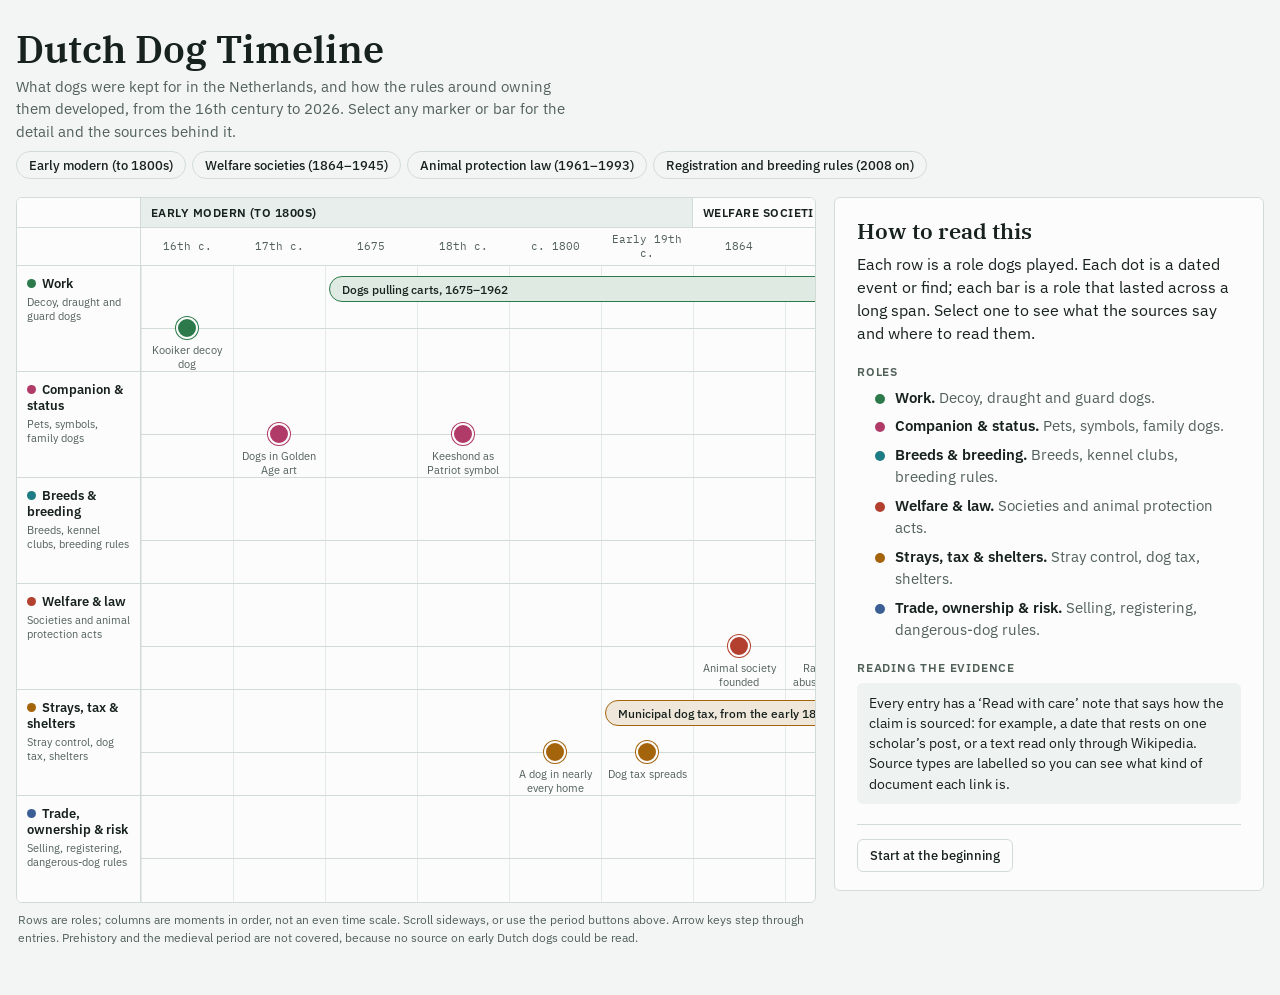
==== dutch-dog-timeline.html @ 2518462a "Add landing page, rename Dutch timeline to dutch-dog-timeline.html Co-Authored-By: Claude Sonnet 5.5" ====
<!doctype html><html><head><meta charset=utf8><meta name=viewport content="width=device-width,initial-scale=1,viewport-fit=cover"><style>:root{color-scheme:light;box-sizing:border-box;padding-top:env(safe-area-inset-top,0px);padding-bottom:env(safe-area-inset-bottom,0px)}html{scroll-padding-top:env(safe-area-inset-top,0px)}body{margin:0;padding:0;font:14px -apple-system,BlinkMacSystemFont,sans-serif;background:#fff;color:#000}img{max-width:100%}[hidden]:not([hidden=until-found i]){display:none!important}</style></head><body>
<title>Dutch Dog Timeline</title>
<meta name="claude:viewport-fit-sides" content="cover">
<link rel="stylesheet" href="https://fonts.googleapis.com/css2?family=IBM+Plex+Mono:wght@400;500&family=IBM+Plex+Sans:wght@400;500;600&family=IBM+Plex+Serif:wght@500;600&display=swap">
<style>
/* Layout: swimlane timeline (rows = roles, columns = ordered moments) with a sticky reading panel beside it. */
:root {
  --bg: #f2f5f4;
  --panel: #fbfcfb;
  --ink: #17211d;
  --ink2: #52605a;
  --line: #d3dbd8;
  --grid: #e4eae7;
  --band: #e8eeeb;
  --note-bg: #eef2f0;
  --c-origins: #3b5f94;
  --c-food: #a4640c;
  --c-ritual: #7b4a9c;
  --c-hunt: #2c7a4b;
  --c-bond: #b03a68;
  --c-breed: #1d7c84;
  --c-law: #b3402e;
  --f-display: "IBM Plex Serif", Georgia, "Times New Roman", serif;
  --f-body: "IBM Plex Sans", system-ui, -apple-system, "Segoe UI", sans-serif;
  --f-mono: "IBM Plex Mono", ui-monospace, "SFMono-Regular", Menlo, monospace;
  --sw: 92px;
  --lw: 124px;
}
@media (prefers-color-scheme: dark) {
  :root:not([data-theme="light"]) {
    --bg: #101614;
    --panel: #172019;
    --ink: #e8efec;
    --ink2: #a0aea8;
    --line: #2b3832;
    --grid: #202c26;
    --band: #1d2822;
    --note-bg: #1d2822;
    --c-origins: #8fb2e6;
    --c-food: #e3ab52;
    --c-ritual: #c79de6;
    --c-hunt: #7fcb9d;
    --c-bond: #ec92b4;
    --c-breed: #70c8cf;
    --c-law: #f29585;
    color-scheme: dark;
  }
}
:root[data-theme="dark"] {
  --bg: #101614;
  --panel: #172019;
  --ink: #e8efec;
  --ink2: #a0aea8;
  --line: #2b3832;
  --grid: #202c26;
  --band: #1d2822;
  --note-bg: #1d2822;
  --c-origins: #8fb2e6;
  --c-food: #e3ab52;
  --c-ritual: #c79de6;
  --c-hunt: #7fcb9d;
  --c-bond: #ec92b4;
  --c-breed: #70c8cf;
  --c-law: #f29585;
  color-scheme: dark;
}
* { box-sizing: border-box; }
body { background: var(--bg); color: var(--ink); font-family: var(--f-body); font-size: 15px; line-height: 1.5; }
.page { max-width: 1480px; margin: 0 auto; padding-block: 28px 48px; padding-left: max(16px, env(safe-area-inset-left, 0px)); padding-right: max(16px, env(safe-area-inset-right, 0px)); }
header.top { display: flex; flex-wrap: wrap; gap: 8px 32px; align-items: end; justify-content: space-between; margin-bottom: 18px; }
h1 { font-family: var(--f-display); font-weight: 600; font-size: clamp(26px, 4vw, 38px); line-height: 1.1; margin: 0; text-wrap: balance; }
.sub { color: var(--ink2); margin: 6px 0 0; max-width: 62ch; }
.jump { display: flex; flex-wrap: wrap; gap: 6px; }
.jump button { font: 500 12.5px var(--f-body); color: var(--ink); background: transparent; border: 1px solid var(--line); border-radius: 999px; padding: 5px 12px; cursor: pointer; }
.jump button:hover { border-color: var(--ink2); }
.layout { display: grid; grid-template-columns: minmax(0, 1fr); gap: 18px; align-items: start; }
@media (min-width: 1100px) {
  .layout { grid-template-columns: minmax(0, 1fr) 430px; }
  .panel { position: sticky; top: 12px; max-height: calc(100vh - 24px); overflow: auto; }
}
.tl { overflow-x: auto; border: 1px solid var(--line); border-radius: 6px; background: var(--panel); }
.canvas { position: relative; width: calc(var(--lw) + var(--n) * var(--sw)); }
.row { display: flex; }
.lbl { position: sticky; left: 0; z-index: 4; flex: none; width: var(--lw); background: var(--panel); border-right: 1px solid var(--line); padding: 10px 10px; }
.lbl b { display: block; font-size: 12.5px; font-weight: 600; line-height: 1.25; }
.lbl span { display: block; font-size: 11px; color: var(--ink2); line-height: 1.3; margin-top: 3px; }
.lane .lbl b::before { content: ""; display: inline-block; width: 9px; height: 9px; border-radius: 50%; background: var(--lc); margin-right: 6px; }
.track { position: relative; flex: none; width: calc(var(--n) * var(--sw)); background-image: linear-gradient(to right, var(--grid) 1px, transparent 1px); background-size: var(--sw) 100%; }
.eras .track, .slots .track { background-image: none; }
.eras { height: 30px; border-bottom: 1px solid var(--line); }
.eras .lbl, .slots .lbl { padding-block: 6px; }
.era { position: absolute; top: 0; bottom: 0; left: calc(var(--a) * var(--sw)); width: calc((var(--b) - var(--a) + 1) * var(--sw)); border-right: 1px solid var(--line); background: var(--band); font: 600 11.5px var(--f-body); letter-spacing: 0.04em; text-transform: uppercase; padding: 7px 10px; white-space: nowrap; overflow: hidden; text-overflow: ellipsis; }
.era:nth-child(even) { background: transparent; }
.slots { height: 38px; border-bottom: 1px solid var(--line); }
.slot { position: absolute; top: 0; bottom: 0; left: calc(var(--s) * var(--sw)); width: var(--sw); display: flex; align-items: center; justify-content: center; text-align: center; padding: 0 4px; font: 400 11px/1.25 var(--f-mono); color: var(--ink2); }
.lane { height: 106px; border-bottom: 1px solid var(--line); --lc: var(--ink2); }
.lane:last-child { border-bottom: 0; }
.lane .track::before { content: ""; position: absolute; left: 0; right: 0; top: 62px; height: 1px; background: var(--line); }
.lane .lbl { background: var(--panel); }
.range, .node { position: absolute; margin: 0; cursor: pointer; font-family: var(--f-body); }
.range { top: 10px; height: 26px; left: calc(var(--a) * var(--sw) + 4px); width: calc((var(--b) - var(--a) + 1) * var(--sw) - 8px); border: 1.5px solid var(--lc); border-radius: 13px; background: color-mix(in srgb, var(--lc) 14%, var(--panel)); color: var(--ink); font-size: 11.5px; font-weight: 500; text-align: left; padding: 0 12px; white-space: nowrap; overflow: hidden; text-overflow: ellipsis; z-index: 1; }
.range:hover { background: color-mix(in srgb, var(--lc) 26%, var(--panel)); }
.node { top: 51px; left: calc(var(--s) * var(--sw) + var(--sw) / 2 - 11px); width: 22px; height: 22px; border-radius: 50%; border: 2px solid var(--panel); background: var(--lc); padding: 0; z-index: 2; box-shadow: 0 0 0 1px var(--lc); }
.node:hover { transform: scale(1.18); }
.nlabel { position: absolute; top: 78px; left: calc(var(--s) * var(--sw) + 3px); width: calc(var(--sw) - 6px); text-align: center; font-size: 11px; line-height: 1.22; color: var(--ink2); pointer-events: none; }
.node[aria-pressed="true"] { box-shadow: 0 0 0 1px var(--lc), 0 0 0 4px var(--panel), 0 0 0 6px var(--ink); }
.range[aria-pressed="true"] { box-shadow: 0 0 0 2px var(--panel), 0 0 0 4px var(--ink); }
.nlabel.on { color: var(--ink); font-weight: 600; }
button:focus-visible { outline: 2px solid var(--ink); outline-offset: 3px; }
.hint { font-size: 12px; color: var(--ink2); margin: 8px 2px 0; }
.panel { background: var(--panel); border: 1px solid var(--line); border-radius: 6px; padding: 20px 22px 18px; }
.panel h2 { font-family: var(--f-display); font-weight: 600; font-size: 22px; line-height: 1.2; margin: 10px 0 8px; text-wrap: balance; }
.panel h3 { font: 600 11.5px var(--f-body); letter-spacing: 0.07em; text-transform: uppercase; color: var(--ink2); margin: 18px 0 8px; }
.meta { display: flex; flex-wrap: wrap; gap: 6px 10px; align-items: center; font-size: 12px; }
.date { font: 500 12.5px var(--f-mono); }
.chip { display: inline-flex; align-items: center; gap: 6px; border: 1px solid var(--lc); border-radius: 999px; padding: 2px 10px; font-size: 12px; font-weight: 500; }
.chip::before { content: ""; width: 8px; height: 8px; border-radius: 50%; background: var(--lc); }
.era-tag { color: var(--ink2); }
.lead { margin: 0; font-size: 15.5px; }
.panel ul { margin: 0; padding-left: 18px; display: flex; flex-direction: column; gap: 6px; }
.care { background: var(--note-bg); border-radius: 6px; padding: 10px 12px; font-size: 13.5px; margin: 0; }
.team { border: 1px dashed var(--line); border-radius: 6px; padding: 10px 12px; font-size: 13.5px; margin: 0; }
.team a { font-weight: 500; }
.srcs { list-style: none; padding: 0; gap: 12px; }
.srcs li { display: block; }
.srcs a { color: var(--ink); font-weight: 500; text-decoration-thickness: 1px; text-underline-offset: 3px; overflow-wrap: anywhere; }
.srcs a:hover { text-decoration-thickness: 2px; }
.stype { display: inline-block; margin-left: 6px; font: 500 10.5px var(--f-body); letter-spacing: 0.05em; text-transform: uppercase; color: var(--ink2); border: 1px solid var(--line); border-radius: 4px; padding: 0 5px; vertical-align: 1px; white-space: nowrap; }
.why { display: block; color: var(--ink2); font-size: 13px; margin-top: 2px; }
.nav { display: flex; gap: 8px; align-items: center; margin-top: 20px; padding-top: 14px; border-top: 1px solid var(--line); }
.nav button, .start { font: 500 13px var(--f-body); color: var(--ink); background: transparent; border: 1px solid var(--line); border-radius: 6px; padding: 7px 12px; cursor: pointer; }
.nav button:hover, .start:hover { border-color: var(--ink2); }
.nav button:disabled { opacity: 0.4; cursor: default; }
.nav .pos { margin-left: auto; font: 400 12px var(--f-mono); color: var(--ink2); }
.legend { list-style: none; padding: 0; gap: 8px; }
.legend li { display: flex; gap: 10px; align-items: baseline; }
.legend i { flex: none; width: 10px; height: 10px; border-radius: 50%; background: var(--lc); position: relative; top: 1px; }
.legend b { font-weight: 600; }
.legend span { color: var(--ink2); }
.origins { --lc: var(--c-origins); } .food { --lc: var(--c-food); } .ritual { --lc: var(--c-ritual); }
.hunt { --lc: var(--c-hunt); } .bond { --lc: var(--c-bond); } .breed { --lc: var(--c-breed); } .law { --lc: var(--c-law); }
@media (max-width: 640px) {
  :root { --lw: 92px; --sw: 84px; }
  .lbl span { display: none; }
  .panel { padding: 16px 16px 14px; }
}
@media (prefers-reduced-motion: reduce) { .node:hover { transform: none; } }
</style>

<div class="page">
  <header class="top">
    <div>
      <h1>Dutch Dog Timeline</h1>
      <p class="sub">What dogs were kept for in the Netherlands, and how the rules around owning them developed, from the 16th century to 2026. Select any marker or bar for the detail and the sources behind it.</p>
    </div>
    <div class="jump" id="jump" role="group" aria-label="Jump to period"></div>
  </header>
  <div class="layout">
    <div>
      <div class="tl" id="tl" role="region" aria-label="Timeline of dogs in the Netherlands, scrolls sideways" tabindex="0"><div class="canvas" id="canvas"></div></div>
      <p class="hint">Rows are roles; columns are moments in order, not an even time scale. Scroll sideways, or use the period buttons above. Arrow keys step through entries. Prehistory and the medieval period are not covered, because no source on early Dutch dogs could be read.</p>
    </div>
    <aside class="panel" id="panel" aria-live="polite"></aside>
  </div>
</div>

<script>
(function () {
  var LANES = [
    { k: "hunt", n: "Work", d: "Decoy, draught and guard dogs" },
    { k: "bond", n: "Companion & status", d: "Pets, symbols, family dogs" },
    { k: "breed", n: "Breeds & breeding", d: "Breeds, kennel clubs, breeding rules" },
    { k: "law", n: "Welfare & law", d: "Societies and animal protection acts" },
    { k: "food", n: "Strays, tax & shelters", d: "Stray control, dog tax, shelters" },
    { k: "origins", n: "Trade, ownership & risk", d: "Selling, registering, dangerous-dog rules" }
  ];
  var SLOTS = ["16th c.", "17th c.", "1675", "18th c.", "c. 1800", "Early 19th c.", "1864", "1875", "1877", "1886", "1910", "1912", "1920s", "WWII", "1961", "1962", "1971", "1988", "1992", "1993", "2008", "2013", "2014", "2015", "2016", "Dec 2016", "2018", "2019", "2020", "2021", "Oct 2023", "Jan 2025", "May 2026"];
  var ERAS = [
    ["Early modern (to 1800s)", 0, 5],
    ["Welfare societies (1864–1945)", 6, 13],
    ["Animal protection law (1961–1993)", 14, 19],
    ["Registration and breeding rules (2008 on)", 20, 32]
  ];
  var TEAMDOC = "https://docs.google.com/document/d/19Hi8dxO-eTzSFt1fi5tv5RR4zIk3ii065Z6KhVJPNDA/edit";

  var S = {
    stern: { t: "Sternheim, I. (March 2012). Zwerfhonden in Nederland [Stray dogs in the Netherlands]. Dogresearch, Amsterdam (hosted by Hondenbescherming).", u: "https://hondenbescherming.nl/media/filer_public/46/cd/46cd52b0-9a4c-4a9d-a235-475f680b0320/hoe-nederland-zwerfhondenarm-is-geworden-sternheim-2012.pdf", k: "Report (not peer-reviewed)" },
    bussum: { t: "Historische Kring Bussum (21 July 2021). Newspaper column on dog carts (hondenkarren).", u: "https://www.historischekringbussum.nl/images/Krant/21072021_BUS_017.pdf", k: "Local history society" },
    wikidb: { t: "Dutch Society for the Protection of Animals (Wikipedia).", u: "https://en.wikipedia.org/wiki/Dutch_Society_for_the_Protection_of_Animals", k: "Reference site" },
    stb1961: { t: "Wet van 25 januari 1961 (Wet op de dierenbescherming). Staatsblad 1961, 19.", u: "https://zoek.officielebekendmakingen.nl/stb-1961-19.pdf", k: "Law text (primary)" },
    stb1992: { t: "Wet van 24 september 1992, Gezondheids- en welzijnswet voor dieren. Staatsblad 1992, 585.", u: "https://zoek.officielebekendmakingen.nl/stb-1992-585.pdf", k: "Law text (primary)" },
    kooi: { t: "Kooikerhondje (Wikipedia).", u: "https://en.wikipedia.org/wiki/Kooikerhondje", k: "Reference site" },
    kees: { t: "Keeshond (Wikipedia).", u: "https://en.wikipedia.org/wiki/Keeshond", k: "Reference site" },
    nltax: { t: "Hondenbelasting (Dutch Wikipedia).", u: "https://nl.wikipedia.org/wiki/Hondenbelasting", k: "Reference site" },
    bb2025: { t: "De Kluis, E. (15 January 2025). Steeds minder gemeenten heffen hondenbelasting. Binnenlands Bestuur.", u: "https://www.binnenlandsbestuur.nl/financien/steeds-minder-gemeenten-heffen-hondenbelasting", k: "Trade press" },
    rvo: { t: "Rijksdienst voor Ondernemend Nederland (RVO). Identificatie en registratie honden (page checked 4 May 2026).", u: "https://www.rvo.nl/onderwerpen/identificatie-en-registratie-honden", k: "Government page" },
    hvh: { t: "Tijdlijn kortsnuiten (timeline on short-snouted dogs, published 3 Sept 2020), houdenvanhonden.nl.", u: "https://acc.houdenvanhonden.nl/contentassets/177368bb35b647b49f48d234cdf37eaa/tijdlijn-kortsnuiten-publicatie-03-09-2020.pdf", k: "Timeline (kennel-club view)" },
    obs: { t: "Boskovic, I. (12 December 2016). The dog days are over? Observant.", u: "https://www.observantonline.nl/english/Home/Articles/id/41531/the-dog-days-are-over", k: "Opinion column" },
    dutchrev: { t: "Sawbridge, F. (updated 27 August 2026). How did the Netherlands become the first country without stray dogs? DutchReview.", u: "https://dutchreview.com/culture/society/how-did-the-netherlands-manage-to-become-the-first-country-to-have-no-stray-dogs/", k: "Magazine article" },
    dn2008: { t: "DutchNews.nl (10 June 2008). Pitbull ban to be lifted.", u: "https://www.dutchnews.nl/2008/06/pitbull_ban_to_be_lifted/", k: "News report" },
    dn2023: { t: "Pascoe, R. (4 October 2023). MPs back plans to ban aggressive dogs with powerful bites. DutchNews.nl.", u: "https://dutchnews.nl/2023/10/mps-back-plans-to-ban-aggressive-dogs-with-powerful-bites", k: "News report" },
    nos2021: { t: "Klein, C. (11 August 2021). Gedumpt, ongevaccineerd en gedragsproblemen: ‘De drempel voor een huisdier is te laag’. NOS.", u: "https://nos.nl/l/2393511", k: "News report" },
    pitwiki: { t: "Pit bull (Wikipedia), section on breed-specific legislation.", u: "https://en.wikipedia.org/wiki/Pit_bull", k: "Reference site" }
  };

  var E = [
    { id: "n01", a: 0, lane: "hunt", date: "16th century", tag: "Kooiker decoy dog",
      title: "The Kooikerhondje, a working decoy dog",
      sum: "Dutch breeders developed a small dog to lure ducks into duck decoys (kooien), where hunters could catch them.",
      pts: ["The hunting style was modelled on foxes, which draw ducks by playing near the water while avoiding eye contact.", "The breed is one of the earliest documented working roles for dogs in the Netherlands in the sources used here."],
      care: "One reference page, with no primary source for the 16th-century date.",
      src: [["kooi", "The only source found for the decoy-dog role and its date."]] },

    { id: "n02", a: 1, lane: "bond", date: "17th c. (Dutch Golden Age)", tag: "Dogs in Golden Age art",
      title: "Kooiker dogs in Golden Age paintings",
      sum: "The breed appears in paintings by Jan Steen, Rembrandt and Vermeer.",
      pts: ["The page names these three painters but not the individual works."],
      care: "The page does not say which paintings, and does not say whether the dogs stand for status, loyalty or simply pets. That reading is not in the source.",
      src: [["kooi", "The only source found linking the breed to Golden Age art."]] },

    { id: "n03", a: 2, b: 15, lane: "hunt", date: "1675 to 1962", tag: "Dog carts", bar: "Dogs pulling carts, 1675–1962",
      title: "Draught dogs, from first ban to final ban",
      sum: "Dogs pulled carts for centuries. Amsterdam banned dog carts in 1675, the ban was ignored, and they were only stopped nationally in 1962.",
      pts: ["Dog carts were in use from at least 1675. Amsterdam’s city government banned them that year; the ban was apparently not observed and was reissued several times. A similar Rotterdam ban was also ignored.", "Around 1900 carts were still common in the Gooi. A case in Naarden is recorded in December 1917, and by 1931 few remained.", "Dogs were cheap to keep, which is why carts stayed where many people could not afford a horse.", "A letter from 1925 called the practice animal abuse and urged readers to boycott traders who used dog carts."],
      care: "From a local history society’s newspaper column with no footnotes. The laws it names (1910, 1962) match the statute text and Sternheim’s report.",
      src: [["bussum", "The most detailed account found of the dog-cart era, with dates."], ["stern", "Confirms the 1912 draught-dog association and the 1962 final ban."]] },

    { id: "n04", a: 3, lane: "bond", date: "18th century (before the French Revolution)", tag: "Keeshond as Patriot symbol",
      title: "The Keeshond becomes a political symbol",
      sum: "The breed is named after Cornelis ‘Kees’ de Gyselaer, a Patriot who led a rebellion against the House of Orange, and the dog became the Patriots’ symbol.",
      pts: ["When the House of Orange regained power, the breed nearly disappeared."],
      care: "The page gives no year; the 1780s date is general background, not stated in the source.",
      src: [["kees", "Shows a dog standing for a political side, not only a pet or worker."]] },

    { id: "n05", a: 4, lane: "food", date: "c. 1800", tag: "A dog in nearly every home",
      title: "Nearly every household had a dog, and strays were common",
      sum: "Around 1800 dogs roamed freely, bred unchecked, and were abandoned when no longer useful. Rabies outbreaks led to culls and rules on leashes and muzzles.",
      pts: ["The wealthy elite kept pedigree dogs for hunting or companionship.", "Working-class households kept mixed-breed dogs as guards and working dogs.", "Dog catchers (hondenvangers) were a feature of the 19th century."],
      care: "Sternheim’s 2012 report is not peer-reviewed. It gives no years for the rabies outbreaks or the first culls.",
      src: [["stern", "The only source found that describes the pre-modern stray problem and what ended it."]],
      team: { t: "DR18 · Dutch stray dogs", n: "Your entry explains why strays are rare today. This node shows they were common around 1800." } },

    { id: "n06", a: 5, lane: "food", date: "Early 19th century", tag: "Dog tax spreads",
      title: "Municipalities start taxing dogs",
      sum: "Dog taxes were introduced in many municipalities. They are meant to limit stray nuisance and rabies.",
      pts: ["Dutch Wikipedia says the tax has been levied ‘since the Middle Ages’ and that dog carts were also seen as a way to tax transport.", "Sternheim says towns with a tax often had more strays, because owners who could not or would not pay abandoned their dogs.", "DutchReview repeats that the tax had the ‘opposite effect’ without evidence."],
      care: "The sources disagree on when the tax began, and none gives a year. The ‘backfired’ claim comes from one unreviewed report.",
      src: [["stern", "Source of the early 19th-century date and the backfire claim."], ["nltax", "Gives the longer history and the legal basis today (Gemeentewet art. 226)."], ["dutchrev", "Shows how the backfire story is retold without evidence."]] },

    { id: "n07", a: 6, lane: "law", date: "25 August 1864", tag: "Animal society founded",
      title: "The Dutch Society for the Protection of Animals is founded",
      sum: "The first animal welfare organisation was founded in The Hague. Early aims included abolishing draught dogs and banning the docking of ears and tails.",
      pts: ["The founders are not named in the pages read."],
      care: "Wikipedia cites a 2008 archived page from the society itself for this history.",
      src: [["wikidb", "Gives the founding date and early aims."], ["stern", "Confirms 1864 and The Hague."]] },

    { id: "n08", a: 7, lane: "law", date: "1875", tag: "Rabies law, abuse punished",
      title: "A rabies law punishes abuse of dogs and cats",
      sum: "The 1875 rabies prevention law included penalties for intentionally abusing a dog or cat. The society had about 2,000 members.",
      pts: ["It ties dog control and dog welfare together in one law."],
      care: "Read through Wikipedia’s summary; the law itself was not opened.",
      src: [["wikidb", "Only source found for the 1875 law."]] },

    { id: "n09", a: 8, lane: "food", date: "1877", tag: "First animal shelter",
      title: "The first animal shelter opens",
      sum: "Sternheim lists 1877 as the year the first animal shelter opened in the Netherlands.",
      pts: ["It is the earliest institutional answer to stray and surplus animals in the sources used."],
      care: "A single line in an unreviewed report, with no location or operator named.",
      src: [["stern", "Only source found."]] },

    { id: "n10", a: 9, lane: "law", date: "1886", tag: "Animal cruelty punishable",
      title: "Cruelty to animals becomes a crime",
      sum: "The penal code was amended in 1886 so that abuse of any animal is punishable.",
      pts: ["An 1880 law had already protected species useful for agriculture and forestry, according to Wikipedia’s history of the society."],
      care: "The 1875 detail and the 1886 date come from two different secondary sources.",
      src: [["wikidb", "Dates the penal-code change."], ["stern", "Gives the same date in its list of milestones."]] },

    { id: "n11", a: 10, lane: "hunt", date: "1910", tag: "Draught-dog act",
      title: "The Trekhondenwet regulates dog pulling",
      sum: "A 1910 act regulated dog pulling instead of banning it.",
      pts: ["Drivers had to be over 14, dogs over one year old and at least 60 cm at the shoulder.", "Dogs had to be muzzled and harnessed in front of the cart. Drivers could not ride on the cart within town limits."],
      care: "Details from a local history column. The 1961 statute confirms the Trekhondenwet existed because it repeals it (art. 11).",
      src: [["bussum", "Source of the 1910 rules."], ["stb1961", "Confirms the act and its repeal."]] },

    { id: "n12", a: 11, lane: "law", date: "1912", tag: "Draught-dog association",
      title: "An association for draught dogs is founded",
      sum: "The association campaigned for the welfare of draught dogs, and inspectors enforced the rules. It later became Hondenbescherming.",
      pts: ["It is the origin of today’s dog-focused welfare organisation, according to Sternheim."],
      care: "Single source for the 1912 date and the later name.",
      src: [["stern", "Only source found."]] },

    { id: "n13", a: 12, lane: "breed", date: "1920s", tag: "Keeshond revival",
      title: "The Keeshond is rebuilt",
      sum: "Baroness van Hardenbroek began rebuilding the breed in the 1920s.",
      pts: ["The Nederlandse Keeshond Club formed in 1924.", "The British Kennel Club accepted the breed as the Keeshond in 1926."],
      care: "Wikipedia only; the page cites breed-club and kennel-club material.",
      src: [["kees", "Source of the revival dates."]] },

    { id: "n14", a: 13, lane: "breed", date: "World War II", tag: "Kooiker near extinct",
      title: "The Kooikerhondje nearly dies out",
      sum: "The breed nearly became extinct during the war and was rescued by Baroness van Hardenbroek van Ammerstol.",
      pts: ["It is the second case in this timeline of a Dutch breed being rebuilt by a small group of enthusiasts."],
      care: "The page gives no year for the rescue.",
      src: [["kooi", "Only source found."]] },

    { id: "n15", a: 14, lane: "law", date: "25 January 1961", tag: "Animal Protection Act",
      title: "The Wet op de dierenbescherming is passed",
      sum: "The 1961 act made cruelty to dogs a crime, set penalties for neglect, and made using a dog as a draught animal punishable.",
      pts: ["Intentionally causing a dog pain or injury, or withholding necessary care from a dog one owns, carried up to six months in prison or a fine of up to 1,000 guilders.", "Needlessly causing suffering, overworking a dog, using it as a draught animal or cropping its ears carried up to one month’s detention or a fine of up to 600 guilders.", "The act repealed the Trekhondenwet."],
      care: "The draught-dog provision, and some others, took effect on dates set later by the Crown. The text read here gives no general commencement date.",
      src: [["stb1961", "The law itself, with article numbers."], ["wikidb", "Says the society backed the act, which banned dogs as pack animals."]] },

    { id: "n16", a: 14, lane: "origins", date: "25 January 1961", tag: "Dog trade needs a permit",
      title: "Selling or boarding dogs requires a permit",
      sum: "Article 2 of the 1961 act requires a permit from the mayor and aldermen to buy, sell, stock, board, train or kill dogs or cats as a business.",
      pts: ["Violations carry up to 14 days’ detention or a fine of up to 1,000 guilders.", "Article 4 lets police catch dogs and cats found unsupervised at night, and owners must collect them within 14 days or pay a fine of up to 100 guilders."],
      care: "Read from the original act. Whether these provisions are still in force today was not checked.",
      src: [["stb1961", "Primary source for the permit and stray-catching rules."]],
      team: { t: "DR10 · Illegal Puppy Mills Article", n: "An early Dutch example of licensing the dog trade, relevant to your commercial-supply questions." } },

    { id: "n17", a: 15, lane: "hunt", date: "1962", tag: "Dog carts banned",
      title: "Dog carts are definitively banned",
      sum: "Two sources date the end of draught dogs to 1962.",
      pts: ["The 1961 act made using a dog as a draught animal punishable; the provision came into force on a date set by the Crown, which fits 1962.", "Wikipedia’s account of the society also says the 1961 law banned dogs as pack animals."],
      care: "The exact commencement date was not found. 1961 and 1962 both appear in sources because the law and its entry into force differ.",
      src: [["bussum", "Says the 1962 law ended dog carts."], ["stern", "Also gives 1962."], ["stb1961", "Shows the draught-dog provision depended on a Crown decision."]] },

    { id: "n18", a: 16, lane: "breed", date: "1971", tag: "Kooiker recognised",
      title: "The Dutch Kennel Club recognises the Kooikerhondje",
      sum: "The breed became officially recognised in 1971.",
      pts: ["Recognition by the American Kennel Club followed in 2018."],
      care: "Wikipedia only.",
      src: [["kooi", "Only source found for the date."]] },

    { id: "n19", a: 17, lane: "breed", date: "1988", tag: "Book on harmful traits",
      title: "‘Mooi, mooier, mooist’ on harmful traits in purebreds",
      sum: "A book by J. H. E. Snijders-Verheijen, linked to the Ministry of Agriculture, Nature and Fisheries, examined harmful traits in purebred dogs using FCI breed-standard research.",
      pts: ["It is the first entry in a Dutch timeline on pedigree health that later leads to breeding rules."],
      care: "The timeline’s publisher is not stated, and most later entries come from the kennel club’s own news items, so it reflects that side’s account.",
      src: [["hvh", "The only source found that dates the start of the pedigree-health debate."]] },

    { id: "n20", a: 18, lane: "law", date: "24 September 1992", tag: "Animal Health and Welfare Act",
      title: "The Gezondheids- en welzijnswet voor dieren",
      sum: "The 1992 act sets a general duty of care and bans unnecessary harm to animals. It also allows rules on identification and registration.",
      pts: ["Keeping animals is generally prohibited unless the species is designated by decree (art. 33). Wikipedia’s history of the society calls this the ‘no-unless’ principle.", "Owners may not withhold necessary care (art. 37). Using a dog as a draught animal is named as unnecessary harm (art. 36(2)).", "Surgical procedures that remove or damage body parts are banned, with exceptions (art. 40). Dogfights are banned (art. 61).", "Regulations may require identification and registration of animals (art. 96)."],
      care: "The text read does not state when the act took effect, and it ends partway through article 121.",
      src: [["stb1992", "The law itself, with article numbers."], ["wikidb", "Dates the revised act to 1992 and names the ‘no-unless’ principle."]],
      team: { t: "DR07 · Animal Protection Act", n: "Compare with Korea’s act. The Dutch law lists duties of care and a power to require registration." } },

    { id: "n21", a: 19, lane: "origins", date: "1993", tag: "Pit bull ban",
      title: "The Netherlands bans pit bulls",
      sum: "A total breed ban was introduced in 1993 after three children were killed by pit bulls.",
      pts: ["An opinion column says many dogs were destroyed, including some that only vaguely resembled pit bulls."],
      care: "The destruction claim is from an opinion piece and is unverified.",
      src: [["dn2008", "Gives the year and the trigger."], ["obs", "Source of the claim about look-alike dogs."]] },

    { id: "n22", a: 20, lane: "origins", date: "June 2008", tag: "Pit bull ban lifted",
      title: "The pit bull ban is dropped",
      sum: "Farm minister Gerda Verburg said the ban had not reduced incidents. It was replaced by rules that let officials seize aggressive dogs.",
      pts: ["The shift moved the law from a breed to a dog’s behaviour.", "Wikipedia’s general finding is that breed-specific legislation has largely been found ineffective at reducing dog attacks. That is not Dutch-specific."],
      care: "The article names no study; the evidence is the officials’ own assessment.",
      src: [["dn2008", "Source of the minister’s statement and the replacement rules."], ["pitwiki", "Wider evidence on breed bans, not about the Netherlands."]] },

    { id: "n23", a: 20, lane: "breed", date: "2008 to 2010", tag: "Pedigree health exposed",
      title: "Documentaries expose pedigree health problems",
      sum: "The 2008 UK documentary Pedigree Dogs Exposed and a 2010 Zembla report, ‘Einde van de rashond’, put public pressure on breeders.",
      pts: ["The 2008 film covered health problems in English Bulldogs and Pugs."],
      care: "From the kennel club–side timeline; the programmes themselves were not viewed.",
      src: [["hvh", "Only source found that links these programmes to Dutch policy."]] },

    { id: "n24", a: 21, lane: "food", date: "2013", tag: "Dog-tax court rulings",
      title: "Courts rule on the dog tax",
      sum: "In 2013, 287 of 408 municipalities levied the tax. The Court of Appeal in ’s-Hertogenbosch ruled that taxing dog owners for general funds violated the equality principle.",
      pts: ["The Supreme Court later overturned that ruling; the date is not given."],
      care: "Dutch Wikipedia’s footnotes are not named in the text read. Check the judgments before citing.",
      src: [["nltax", "Only source found for the rulings."]] },

    { id: "n25", a: 21, lane: "origins", date: "2013", tag: "Dog registration",
      title: "Every dog must be registered",
      sum: "RVO says every dog in the Netherlands must be chipped and registered, and the requirement has applied since 2013.",
      pts: ["Chipping and registration must happen within seven weeks of birth.", "Owners update the record when ownership changes or the dog dies or goes missing."],
      care: "The page gives only the year and does not name the legal basis. Fines are not mentioned.",
      src: [["rvo", "Official source for the rule and the 2013 start."]],
      team: { t: "DR18 · Dutch stray dogs", n: "Your entry says all dogs are accounted for. Registration is one of the rules that claim rests on." } },

    { id: "n26", a: 22, lane: "breed", date: "2014", tag: "Breeding harm banned",
      title: "The Wet dieren and a ban on harmful breeding",
      sum: "According to the breed-policy timeline, the Wet dieren took effect in July 2014 and the Besluit houders van dieren in 2014. Article 3.4 bans breeding that harms welfare or health.",
      pts: ["The minister may set rules on breeding and registration."],
      care: "Dates are as given in the kennel club–side timeline. The commencement decrees were not checked.",
      src: [["hvh", "Source for the dates and article 3.4."]],
      team: { t: "DR18 · Dutch stray dogs", n: "Your entry notes it is illegal to breed for harmful traits such as very short legs or an excessively short muzzle." } },

    { id: "n27", a: 23, lane: "breed", date: "2015", tag: "Bulldog convenant",
      title: "A convenant for English Bulldogs",
      sum: "Breed clubs, the kennel club, vets and Utrecht University agreed a convenant with a conditioning test, based on a study of 40 dogs.",
      pts: ["In November 2015 the kennel club launched the campaign ‘De stamboomhond, hond uit een goed nest’."],
      care: "Self-regulation described by one of the parties.",
      src: [["hvh", "Only source found for the convenant."]] },

    { id: "n28", a: 24, lane: "food", date: "2016 to 2018", tag: "Cities drop dog tax",
      title: "Amsterdam and Rotterdam stop taxing dogs",
      sum: "Amsterdam abolished the tax from 1 January 2016. Landsmeer followed in 2017 and Rotterdam stopped collecting it in 2018.",
      pts: ["Leiden had already stopped in 2005."],
      care: "Dutch Wikipedia only; footnotes not named.",
      src: [["nltax", "Source of the dates."]] },

    { id: "n29", a: 25, lane: "food", date: "December 2016 and later", tag: "‘Zero strays’ claim",
      title: "How solid is the ‘no stray dogs’ claim?",
      sum: "A 2016 column doubts the headline that the Netherlands keeps its streets stray-free, and a retold ‘first country without strays’ story offers few dated sources.",
      pts: ["The Observant column calls the claim doubtful and cites anecdotes, not counts.", "DutchReview’s article (updated August 2026) tells the story without dates for the rabies outbreaks, the dog tax or the national programme, and its readers question the ‘first’ claim.", "Sternheim credits prosperity, smaller families, sterilisation, welfare attitudes, stricter laws and a strong network of animal organisations. She also describes CNVR (collect, neuter, vaccinate, mark, return) and cites a 1990 WHO/WSPA report that found sterilisation, education and registration the most effective combination."],
      care: "No source read gives a national count of stray dogs, so ‘zero’ is a claim, not a measured figure.",
      src: [["obs", "A sceptical voice on the claim."], ["dutchrev", "The popular version of the story, with its gaps."], ["stern", "A fuller list of causes."]],
      team: { t: "DR18 · Dutch stray dogs", n: "Your entry states there are zero stray dogs. This node suggests rewording it as a widely repeated claim." } },

    { id: "n30", a: 26, lane: "breed", date: "2018", tag: "Short-snout talks",
      title: "Talks on short-snouted breeds intensify",
      sum: "A meeting on French Bulldog welfare took place on 12 February 2018, and the kennel club contacted the ministry on 30 May.",
      pts: ["A study led by Marjan van Hagen started on 1 June 2018.", "In June 2018 European vet bodies Fecava and FVE issued a position paper saying health and welfare must come before appearance."],
      care: "Entries come from the kennel club–side timeline, which also records disagreements among breed clubs.",
      src: [["hvh", "Dated record of the meetings."]] },

    { id: "n31", a: 27, lane: "breed", date: "2019", tag: "Government report and rules",
      title: "The minister sends a short-snout report to parliament",
      sum: "On 17 March 2019 the minister sent a welfare letter, the ECGG report and the FairFok report to the Tweede Kamer.",
      pts: ["On 1 August 2019 the kennel club submitted its breeding guidance plan to the ministry.", "On 21 and 28 October 2019 the timeline notes that NVWA enforcement started."],
      care: "Kennel club–side account. Its objections to the criteria are recorded in the timeline.",
      src: [["hvh", "Dated record of the steps."]] },

    { id: "n32", a: 27, lane: "origins", date: "2019", tag: "Marktplaats charges for pet ads",
      title: "Online marketplace starts charging for pet adverts",
      sum: "Marktplaats says rules in force since 2019, which make advertisers pay, cut pet listings sharply.",
      pts: ["In the first half of 2021 listings rose 20% but were still 43% below 2019, according to the platform."],
      care: "The figures are the platform’s own, as reported by NOS.",
      src: [["nos2021", "Reports the platform’s numbers."]],
      team: { t: "DR10 · Illegal Puppy Mills Article", n: "Shows one way online selling was made more costly." } },

    { id: "n33", a: 28, lane: "breed", date: "6 May 2020", tag: "Snout-ratio limit kept",
      title: "The minister keeps a minimum CFR of 0.3",
      sum: "After the kennel club’s objections, the minister’s reply kept a minimum CFR of 0.3.",
      pts: ["In June 2020 the NVWA, vets’ association and ECGG produced a brochure for vets.", "On 18 August 2020 seven clubs left the talks, and on 3 September the kennel club signed a letter of intent with Cambridge University and the English Kennel Club on a breathing test."],
      care: "The timeline does not spell out CFR; it refers to the measurement used in the ministry’s report. The source is the kennel club’s account.",
      src: [["hvh", "Dated record of the decision and the reactions."]] },

    { id: "n34", a: 29, lane: "origins", date: "August 2021", tag: "Pandemic puppy boom",
      title: "The pandemic puppy boom",
      sum: "The Sophia-Vereeniging estimated that 1–1.5 million Dutch people bought a pet in a year, and the trade body Dibevo estimated about 400,000 extra dogs entered the market.",
      pts: ["House of Animals put annual demand at about 150,000 dogs before the pandemic, with 60,000–80,000 imported.", "Dierenbescherming saw no rise in dogs or cats at its shelters, though rabbit intakes doubled. Amsterdam’s main shelter stopped accepting animals because it was full.", "The Sophia-Vereeniging’s director said the threshold for getting a pet was far too low."],
      care: "Estimates come from trade bodies and charities. Later shelter figures were not checked.",
      src: [["nos2021", "Source of all figures and quotes."]],
      team: { t: "DR14 · Risk factors of relinquishment", n: "Compare with the Korean pattern of post-pandemic relinquishment." } },

    { id: "n35", a: 30, lane: "origins", date: "4 October 2023", tag: "Aggressive-dog plan",
      title: "A trait-based plan against aggressive dogs",
      sum: "A VVD plan would stop people breeding and keeping dogs with strong jaws that cause serious bites, without naming breeds.",
      pts: ["It followed surgeons’ reports of more than 100 serious dog bites in 18 months.", "A broad majority of MPs backed it, and the farm minister was asked to draft legislation."],
      care: "A parliamentary proposal. Whether it became law was not checked.",
      src: [["dn2023", "Source of the proposal and the 1993/2008 background."]] },

    { id: "n36", a: 31, lane: "food", date: "15 January 2025", tag: "Dog tax in decline",
      title: "113 of 342 municipalities still tax dogs",
      sum: "About a third of municipalities levy dog tax, down 7% on the year before, and six had decided to abolish it in 2026 or 2027.",
      pts: ["The article says the original purpose, fighting strays and rabies, is long outdated, and that revenue is not tied to dog policy.", "Rates run from €14.59 in Hoorn to €139.03 in Katwijk for a first dog."],
      care: "Figures are from huisdierenverzekering.nl as cited by the article. The number of municipalities differs from 2013 because of mergers.",
      src: [["bb2025", "Source of the 2025 figures."]] },

    { id: "n37", a: 32, lane: "origins", date: "4 May 2026 (rule as of)", tag: "Registration rules today",
      title: "Registration rules as they stand",
      sum: "Breeders must provide a chip, registration and passport when a dog is sold, and importers and non-commercial litters must register with RVO.",
      pts: ["RVO issues the unique number needed to chip puppies and apply for passports.", "Most dogs need an official EU pet passport."],
      care: "The page was checked on 4 May 2026. Fines are not mentioned.",
      src: [["rvo", "The current official rules."]],
      team: { t: "DR18 · Dutch stray dogs", n: "Your entry covers the vaccination and passport rules for buying a dog." } },

    { id: "n38", a: 5, b: 31, lane: "food", date: "Early 19th century to 2025", tag: "Dog tax", bar: "Municipal dog tax, from the early 1800s",
      title: "A municipal tax that is slowly disappearing",
      sum: "The dog tax is set by each municipality. The share of municipalities that levy it has been falling.",
      pts: ["2013: 287 of 408 municipalities levied it.", "2025: 113 of 342 municipalities levy it, about 33%.", "The tax is charged under article 226 of the Gemeentewet, and a municipality may levy it but does not have to."],
      care: "The two counts come from different sources and different years, and mergers changed the total. Use the trend, not the exact difference.",
      src: [["nltax", "Source of the 2013 count and the legal basis."], ["bb2025", "Source of the 2025 count."], ["stern", "Source of the early 19th-century origin."]] }
  ];

  var laneIdx = {};
  LANES.forEach(function (l, i) { laneIdx[l.k] = i; });
  var order = E.slice().sort(function (x, y) { return x.a - y.a || laneIdx[x.lane] - laneIdx[y.lane] || (x.b ? 0 : 1) - (y.b ? 0 : 1); });
  var byId = {};
  order.forEach(function (e, i) { e.i = i; byId[e.id] = e; });

  function el(tag, cls, text) { var n = document.createElement(tag); if (cls) n.className = cls; if (text != null) n.textContent = text; return n; }
  function eraOf(a) { for (var i = 0; i < ERAS.length; i++) { if (a >= ERAS[i][1] && a <= ERAS[i][2]) return ERAS[i][0]; } return ""; }

  var canvas = document.getElementById("canvas");
  var tl = document.getElementById("tl");
  var panel = document.getElementById("panel");
  canvas.style.setProperty("--n", SLOTS.length);

  var erasRow = el("div", "row eras");
  erasRow.appendChild(el("div", "lbl"));
  var eT = el("div", "track");
  ERAS.forEach(function (er) {
    var d = el("div", "era", er[0]);
    d.style.setProperty("--a", er[1]); d.style.setProperty("--b", er[2]);
    eT.appendChild(d);
  });
  erasRow.appendChild(eT);
  canvas.appendChild(erasRow);

  var slotRow = el("div", "row slots");
  slotRow.appendChild(el("div", "lbl"));
  var sT = el("div", "track");
  SLOTS.forEach(function (s, i) { var d = el("div", "slot", s); d.style.setProperty("--s", i); sT.appendChild(d); });
  slotRow.appendChild(sT);
  canvas.appendChild(slotRow);

  var buttons = {}, labels = {};
  LANES.forEach(function (l) {
    var row = el("div", "row lane " + l.k);
    var lbl = el("div", "lbl");
    lbl.appendChild(el("b", null, l.n));
    lbl.appendChild(el("span", null, l.d));
    row.appendChild(lbl);
    var tr = el("div", "track");
    order.filter(function (e) { return e.lane === l.k; }).forEach(function (e) {
      var b = el("button");
      b.type = "button";
      b.setAttribute("aria-pressed", "false");
      b.setAttribute("aria-label", e.date + ": " + e.title);
      b.title = e.date + ": " + e.title;
      if (e.b != null) {
        b.className = "range";
        b.textContent = e.bar;
        b.style.setProperty("--a", e.a); b.style.setProperty("--b", e.b);
      } else {
        b.className = "node";
        b.style.setProperty("--s", e.a);
        var lab = el("div", "nlabel", e.tag);
        lab.style.setProperty("--s", e.a);
        tr.appendChild(lab);
        labels[e.id] = lab;
      }
      b.addEventListener("click", function () { select(e.id, true); });
      tr.appendChild(b);
      buttons[e.id] = b;
    });
    row.appendChild(tr);
    canvas.appendChild(row);
  });

  var jump = document.getElementById("jump");
  ERAS.forEach(function (er) {
    var b = el("button", null, er[0]);
    b.type = "button";
    b.addEventListener("click", function () {
      var sw = parseFloat(getComputedStyle(canvas).getPropertyValue("--sw")) || 92;
      tl.scrollTo({ left: er[1] * sw - 8, behavior: reduce() ? "auto" : "smooth" });
    });
    jump.appendChild(b);
  });

  function reduce() { try { return window.matchMedia("(prefers-reduced-motion: reduce)").matches; } catch (x) { return false; } }

  function intro() {
    panel.textContent = "";
    var h = el("h2", null, "How to read this");
    h.style.marginTop = "0";
    panel.appendChild(h);
    panel.appendChild(el("p", "lead", "Each row is a role dogs played. Each dot is a dated event or find; each bar is a role that lasted across a long span. Select one to see what the sources say and where to read them."));
    panel.appendChild(el("h3", null, "Roles"));
    var ul = el("ul", "legend");
    LANES.forEach(function (l) {
      var li = el("li"); li.className = l.k;
      li.appendChild(el("i"));
      var t = el("div");
      t.appendChild(el("b", null, l.n + ". "));
      t.appendChild(el("span", null, l.d + "."));
      li.appendChild(t); ul.appendChild(li);
    });
    panel.appendChild(ul);
    panel.appendChild(el("h3", null, "Reading the evidence"));
    panel.appendChild(el("p", "care", "Every entry has a ‘Read with care’ note that says how the claim is sourced: for example, a date that rests on one scholar’s post, or a text read only through Wikipedia. Source types are labelled so you can see what kind of document each link is."));
    var nav = el("div", "nav");
    var st = el("button", "start", "Start at the beginning");
    st.type = "button";
    st.addEventListener("click", function () { select(order[0].id, true); });
    nav.appendChild(st);
    panel.appendChild(nav);
  }

  var current = null;
  function select(id, scroll) {
    var e = byId[id];
    if (!e) return;
    if (current) {
      buttons[current].setAttribute("aria-pressed", "false");
      if (labels[current]) labels[current].classList.remove("on");
    }
    current = id;
    buttons[id].setAttribute("aria-pressed", "true");
    if (labels[id]) labels[id].classList.add("on");
    try { history.replaceState(null, "", "#" + id); } catch (x) {}
    render(e);
    if (scroll) {
      try { buttons[id].scrollIntoView({ inline: "center", block: "nearest", behavior: reduce() ? "auto" : "smooth" }); } catch (x) {}
      if (window.innerWidth < 1100) { try { panel.scrollIntoView({ block: "nearest", behavior: reduce() ? "auto" : "smooth" }); } catch (x) {} }
    }
  }

  function render(e) {
    var lane = LANES[laneIdx[e.lane]];
    panel.textContent = "";
    var meta = el("div", "meta");
    meta.appendChild(el("span", "date", e.date));
    var chip = el("span", "chip " + e.lane, lane.n);
    meta.appendChild(chip);
    meta.appendChild(el("span", "era-tag", eraOf(e.a)));
    panel.appendChild(meta);
    panel.appendChild(el("h2", null, e.title));
    panel.appendChild(el("p", "lead", e.sum));
    panel.appendChild(el("h3", null, "What the sources say"));
    var ul = el("ul");
    e.pts.forEach(function (p) { ul.appendChild(el("li", null, p)); });
    panel.appendChild(ul);
    panel.appendChild(el("h3", null, "Read with care"));
    panel.appendChild(el("p", "care", e.care));
    panel.appendChild(el("h3", null, "Sources"));
    var sl = el("ul", "srcs");
    e.src.forEach(function (s) {
      var d = S[s[0]];
      var li = el("li");
      var a = el("a", null, d.t);
      a.href = d.u; a.target = "_blank"; a.rel = "noopener noreferrer";
      li.appendChild(a);
      li.appendChild(el("span", "stype", d.k));
      li.appendChild(el("span", "why", "Why it matters: " + s[1]));
      sl.appendChild(li);
    });
    panel.appendChild(sl);
    if (e.team) {
      panel.appendChild(el("h3", null, "Link to your team research"));
      var tp = el("p", "team");
      var ta = el("a", null, e.team.t);
      ta.href = TEAMDOC; ta.target = "_blank"; ta.rel = "noopener noreferrer";
      tp.appendChild(ta);
      tp.appendChild(document.createTextNode(". " + e.team.n));
      panel.appendChild(tp);
    }
    var nav = el("div", "nav");
    var prev = el("button", null, "← Previous"); prev.type = "button";
    var next = el("button", null, "Next →"); next.type = "button";
    prev.disabled = e.i === 0; next.disabled = e.i === order.length - 1;
    prev.addEventListener("click", function () { step(-1); });
    next.addEventListener("click", function () { step(1); });
    nav.appendChild(prev); nav.appendChild(next);
    nav.appendChild(el("span", "pos", (e.i + 1) + " of " + order.length));
    panel.appendChild(nav);
    panel.scrollTop = 0;
  }

  function step(d) {
    if (!current) return;
    var n = byId[current].i + d;
    if (n >= 0 && n < order.length) select(order[n].id, true);
  }

  document.addEventListener("keydown", function (ev) {
    if (ev.key !== "ArrowRight" && ev.key !== "ArrowLeft") return;
    var t = ev.target && ev.target.tagName;
    if (t === "INPUT" || t === "TEXTAREA" || t === "SELECT") return;
    if (!current) return;
    ev.preventDefault();
    step(ev.key === "ArrowRight" ? 1 : -1);
  });

  var h = (location.hash || "").replace("#", "");
  if (h && byId[h]) select(h, false); else intro();
})();
</script>

</body></html>
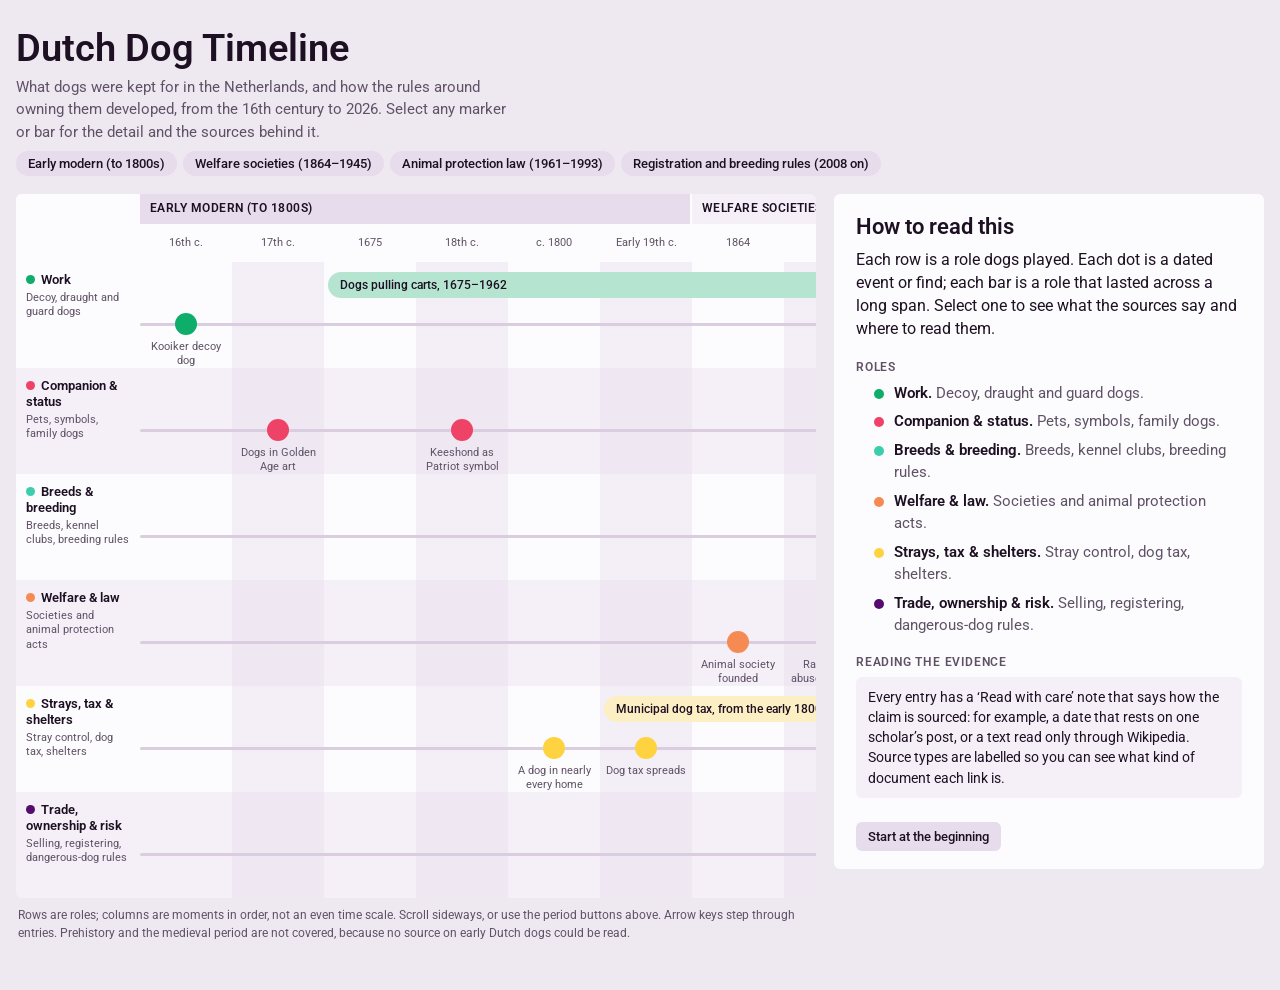
==== commit 3b88767a: "Remove borders; separate elements with background tones Co-Authored-By: Claude Sonnet 5.5 <noreply@a" ====
--- a/dutch-dog-timeline.html
+++ b/dutch-dog-timeline.html
@@ -1,68 +1,12 @@
 <!doctype html><html><head><meta charset=utf8><meta name=viewport content="width=device-width,initial-scale=1,viewport-fit=cover"><style>:root{color-scheme:light;box-sizing:border-box;padding-top:env(safe-area-inset-top,0px);padding-bottom:env(safe-area-inset-bottom,0px)}html{scroll-padding-top:env(safe-area-inset-top,0px)}body{margin:0;padding:0;font:14px -apple-system,BlinkMacSystemFont,sans-serif;background:#fff;color:#000}img{max-width:100%}[hidden]:not([hidden=until-found i]){display:none!important}</style></head><body>
 <title>Dutch Dog Timeline</title>
 <meta name="claude:viewport-fit-sides" content="cover">
-<link rel="stylesheet" href="https://fonts.googleapis.com/css2?family=IBM+Plex+Mono:wght@400;500&family=IBM+Plex+Sans:wght@400;500;600&family=IBM+Plex+Serif:wght@500;600&display=swap">
+<link rel="stylesheet" href="theme.css">
 <style>
 /* Layout: swimlane timeline (rows = roles, columns = ordered moments) with a sticky reading panel beside it. */
 :root {
-  --bg: #f2f5f4;
-  --panel: #fbfcfb;
-  --ink: #17211d;
-  --ink2: #52605a;
-  --line: #d3dbd8;
-  --grid: #e4eae7;
-  --band: #e8eeeb;
-  --note-bg: #eef2f0;
-  --c-origins: #3b5f94;
-  --c-food: #a4640c;
-  --c-ritual: #7b4a9c;
-  --c-hunt: #2c7a4b;
-  --c-bond: #b03a68;
-  --c-breed: #1d7c84;
-  --c-law: #b3402e;
-  --f-display: "IBM Plex Serif", Georgia, "Times New Roman", serif;
-  --f-body: "IBM Plex Sans", system-ui, -apple-system, "Segoe UI", sans-serif;
-  --f-mono: "IBM Plex Mono", ui-monospace, "SFMono-Regular", Menlo, monospace;
   --sw: 92px;
   --lw: 124px;
-}
-@media (prefers-color-scheme: dark) {
-  :root:not([data-theme="light"]) {
-    --bg: #101614;
-    --panel: #172019;
-    --ink: #e8efec;
-    --ink2: #a0aea8;
-    --line: #2b3832;
-    --grid: #202c26;
-    --band: #1d2822;
-    --note-bg: #1d2822;
-    --c-origins: #8fb2e6;
-    --c-food: #e3ab52;
-    --c-ritual: #c79de6;
-    --c-hunt: #7fcb9d;
-    --c-bond: #ec92b4;
-    --c-breed: #70c8cf;
-    --c-law: #f29585;
-    color-scheme: dark;
-  }
-}
-:root[data-theme="dark"] {
-  --bg: #101614;
-  --panel: #172019;
-  --ink: #e8efec;
-  --ink2: #a0aea8;
-  --line: #2b3832;
-  --grid: #202c26;
-  --band: #1d2822;
-  --note-bg: #1d2822;
-  --c-origins: #8fb2e6;
-  --c-food: #e3ab52;
-  --c-ritual: #c79de6;
-  --c-hunt: #7fcb9d;
-  --c-bond: #ec92b4;
-  --c-breed: #70c8cf;
-  --c-law: #f29585;
-  color-scheme: dark;
 }
 * { box-sizing: border-box; }
 body { background: var(--bg); color: var(--ink); font-family: var(--f-body); font-size: 15px; line-height: 1.5; }
@@ -71,65 +15,65 @@
 h1 { font-family: var(--f-display); font-weight: 600; font-size: clamp(26px, 4vw, 38px); line-height: 1.1; margin: 0; text-wrap: balance; }
 .sub { color: var(--ink2); margin: 6px 0 0; max-width: 62ch; }
 .jump { display: flex; flex-wrap: wrap; gap: 6px; }
-.jump button { font: 500 12.5px var(--f-body); color: var(--ink); background: transparent; border: 1px solid var(--line); border-radius: 999px; padding: 5px 12px; cursor: pointer; }
-.jump button:hover { border-color: var(--ink2); }
+.jump button { font: 500 12.5px var(--f-body); color: var(--ink); background: var(--band); border: 0; border-radius: 999px; padding: 5px 12px; cursor: pointer; }
+.jump button:hover { background: var(--line); }
 .layout { display: grid; grid-template-columns: minmax(0, 1fr); gap: 18px; align-items: start; }
 @media (min-width: 1100px) {
   .layout { grid-template-columns: minmax(0, 1fr) 430px; }
   .panel { position: sticky; top: 12px; max-height: calc(100vh - 24px); overflow: auto; }
 }
-.tl { overflow-x: auto; border: 1px solid var(--line); border-radius: 6px; background: var(--panel); }
+.tl { overflow-x: auto; border-radius: 6px; background: var(--panel); }
 .canvas { position: relative; width: calc(var(--lw) + var(--n) * var(--sw)); }
 .row { display: flex; }
-.lbl { position: sticky; left: 0; z-index: 4; flex: none; width: var(--lw); background: var(--panel); border-right: 1px solid var(--line); padding: 10px 10px; }
+.lbl { position: sticky; left: 0; z-index: 4; flex: none; width: var(--lw); background: var(--panel); padding: 10px 10px; }
 .lbl b { display: block; font-size: 12.5px; font-weight: 600; line-height: 1.25; }
 .lbl span { display: block; font-size: 11px; color: var(--ink2); line-height: 1.3; margin-top: 3px; }
 .lane .lbl b::before { content: ""; display: inline-block; width: 9px; height: 9px; border-radius: 50%; background: var(--lc); margin-right: 6px; }
-.track { position: relative; flex: none; width: calc(var(--n) * var(--sw)); background-image: linear-gradient(to right, var(--grid) 1px, transparent 1px); background-size: var(--sw) 100%; }
+.track { position: relative; flex: none; width: calc(var(--n) * var(--sw)); background-image: repeating-linear-gradient(to right, transparent 0, transparent var(--sw), color-mix(in srgb, var(--band) 40%, transparent) var(--sw), color-mix(in srgb, var(--band) 40%, transparent) calc(var(--sw) * 2)); }
 .eras .track, .slots .track { background-image: none; }
-.eras { height: 30px; border-bottom: 1px solid var(--line); }
+.eras { height: 30px; }
 .eras .lbl, .slots .lbl { padding-block: 6px; }
-.era { position: absolute; top: 0; bottom: 0; left: calc(var(--a) * var(--sw)); width: calc((var(--b) - var(--a) + 1) * var(--sw)); border-right: 1px solid var(--line); background: var(--band); font: 600 11.5px var(--f-body); letter-spacing: 0.04em; text-transform: uppercase; padding: 7px 10px; white-space: nowrap; overflow: hidden; text-overflow: ellipsis; }
-.era:nth-child(even) { background: transparent; }
-.slots { height: 38px; border-bottom: 1px solid var(--line); }
+.era { position: absolute; top: 0; bottom: 0; left: calc(var(--a) * var(--sw)); width: calc((var(--b) - var(--a) + 1) * var(--sw) - 2px); background: var(--band); font: 600 11.5px var(--f-body); letter-spacing: 0.04em; text-transform: uppercase; padding: 7px 10px; white-space: nowrap; overflow: hidden; text-overflow: ellipsis; }
+.era:nth-child(even) { background: var(--note-bg); }
+.slots { height: 38px; }
 .slot { position: absolute; top: 0; bottom: 0; left: calc(var(--s) * var(--sw)); width: var(--sw); display: flex; align-items: center; justify-content: center; text-align: center; padding: 0 4px; font: 400 11px/1.25 var(--f-mono); color: var(--ink2); }
-.lane { height: 106px; border-bottom: 1px solid var(--line); --lc: var(--ink2); }
-.lane:last-child { border-bottom: 0; }
-.lane .track::before { content: ""; position: absolute; left: 0; right: 0; top: 62px; height: 1px; background: var(--line); }
+.lane { height: 106px; --lc: var(--ink2); }
+.lane:nth-of-type(even), .lane:nth-of-type(even) .lbl { background: var(--note-bg); }
+.lane .track::before { content: ""; position: absolute; left: 0; right: 0; top: 61px; height: 3px; border-radius: 2px; background: var(--line); }
 .lane .lbl { background: var(--panel); }
 .range, .node { position: absolute; margin: 0; cursor: pointer; font-family: var(--f-body); }
-.range { top: 10px; height: 26px; left: calc(var(--a) * var(--sw) + 4px); width: calc((var(--b) - var(--a) + 1) * var(--sw) - 8px); border: 1.5px solid var(--lc); border-radius: 13px; background: color-mix(in srgb, var(--lc) 14%, var(--panel)); color: var(--ink); font-size: 11.5px; font-weight: 500; text-align: left; padding: 0 12px; white-space: nowrap; overflow: hidden; text-overflow: ellipsis; z-index: 1; }
-.range:hover { background: color-mix(in srgb, var(--lc) 26%, var(--panel)); }
-.node { top: 51px; left: calc(var(--s) * var(--sw) + var(--sw) / 2 - 11px); width: 22px; height: 22px; border-radius: 50%; border: 2px solid var(--panel); background: var(--lc); padding: 0; z-index: 2; box-shadow: 0 0 0 1px var(--lc); }
+.range { top: 10px; height: 26px; left: calc(var(--a) * var(--sw) + 4px); width: calc((var(--b) - var(--a) + 1) * var(--sw) - 8px); border: 0; border-radius: 13px; background: color-mix(in srgb, var(--lc) 30%, var(--panel)); color: var(--ink); font-size: 11.5px; font-weight: 500; text-align: left; padding: 0 12px; white-space: nowrap; overflow: hidden; text-overflow: ellipsis; z-index: 1; }
+.range:hover { background: color-mix(in srgb, var(--lc) 45%, var(--panel)); }
+.node { top: 51px; left: calc(var(--s) * var(--sw) + var(--sw) / 2 - 11px); width: 22px; height: 22px; border-radius: 50%; border: 0; background: var(--lc); padding: 0; z-index: 2; }
 .node:hover { transform: scale(1.18); }
 .nlabel { position: absolute; top: 78px; left: calc(var(--s) * var(--sw) + 3px); width: calc(var(--sw) - 6px); text-align: center; font-size: 11px; line-height: 1.22; color: var(--ink2); pointer-events: none; }
-.node[aria-pressed="true"] { box-shadow: 0 0 0 1px var(--lc), 0 0 0 4px var(--panel), 0 0 0 6px var(--ink); }
-.range[aria-pressed="true"] { box-shadow: 0 0 0 2px var(--panel), 0 0 0 4px var(--ink); }
+.node[aria-pressed="true"] { transform: scale(1.3); box-shadow: 0 0 0 6px color-mix(in srgb, var(--lc) 28%, transparent); }
+.range[aria-pressed="true"] { background: color-mix(in srgb, var(--lc) 60%, var(--panel)); }
 .nlabel.on { color: var(--ink); font-weight: 600; }
 button:focus-visible { outline: 2px solid var(--ink); outline-offset: 3px; }
 .hint { font-size: 12px; color: var(--ink2); margin: 8px 2px 0; }
-.panel { background: var(--panel); border: 1px solid var(--line); border-radius: 6px; padding: 20px 22px 18px; }
+.panel { background: var(--panel); border-radius: 6px; padding: 20px 22px 18px; }
 .panel h2 { font-family: var(--f-display); font-weight: 600; font-size: 22px; line-height: 1.2; margin: 10px 0 8px; text-wrap: balance; }
 .panel h3 { font: 600 11.5px var(--f-body); letter-spacing: 0.07em; text-transform: uppercase; color: var(--ink2); margin: 18px 0 8px; }
 .meta { display: flex; flex-wrap: wrap; gap: 6px 10px; align-items: center; font-size: 12px; }
 .date { font: 500 12.5px var(--f-mono); }
-.chip { display: inline-flex; align-items: center; gap: 6px; border: 1px solid var(--lc); border-radius: 999px; padding: 2px 10px; font-size: 12px; font-weight: 500; }
+.chip { display: inline-flex; align-items: center; gap: 6px; background: color-mix(in srgb, var(--lc) 25%, var(--panel)); border-radius: 999px; padding: 2px 10px; font-size: 12px; font-weight: 500; }
 .chip::before { content: ""; width: 8px; height: 8px; border-radius: 50%; background: var(--lc); }
 .era-tag { color: var(--ink2); }
 .lead { margin: 0; font-size: 15.5px; }
 .panel ul { margin: 0; padding-left: 18px; display: flex; flex-direction: column; gap: 6px; }
 .care { background: var(--note-bg); border-radius: 6px; padding: 10px 12px; font-size: 13.5px; margin: 0; }
-.team { border: 1px dashed var(--line); border-radius: 6px; padding: 10px 12px; font-size: 13.5px; margin: 0; }
+.team { background: var(--band); border-radius: 6px; padding: 10px 12px; font-size: 13.5px; margin: 0; }
 .team a { font-weight: 500; }
 .srcs { list-style: none; padding: 0; gap: 12px; }
 .srcs li { display: block; }
 .srcs a { color: var(--ink); font-weight: 500; text-decoration-thickness: 1px; text-underline-offset: 3px; overflow-wrap: anywhere; }
 .srcs a:hover { text-decoration-thickness: 2px; }
-.stype { display: inline-block; margin-left: 6px; font: 500 10.5px var(--f-body); letter-spacing: 0.05em; text-transform: uppercase; color: var(--ink2); border: 1px solid var(--line); border-radius: 4px; padding: 0 5px; vertical-align: 1px; white-space: nowrap; }
+.stype { display: inline-block; margin-left: 6px; font: 500 10.5px var(--f-body); letter-spacing: 0.05em; text-transform: uppercase; color: var(--ink2); background: var(--band); border-radius: 4px; padding: 1px 6px; vertical-align: 1px; white-space: nowrap; }
 .why { display: block; color: var(--ink2); font-size: 13px; margin-top: 2px; }
-.nav { display: flex; gap: 8px; align-items: center; margin-top: 20px; padding-top: 14px; border-top: 1px solid var(--line); }
-.nav button, .start { font: 500 13px var(--f-body); color: var(--ink); background: transparent; border: 1px solid var(--line); border-radius: 6px; padding: 7px 12px; cursor: pointer; }
-.nav button:hover, .start:hover { border-color: var(--ink2); }
+.nav { display: flex; gap: 8px; align-items: center; margin-top: 24px; }
+.nav button, .start { font: 500 13px var(--f-body); color: var(--ink); background: var(--band); border: 0; border-radius: 6px; padding: 7px 12px; cursor: pointer; }
+.nav button:hover, .start:hover { background: var(--line); }
 .nav button:disabled { opacity: 0.4; cursor: default; }
 .nav .pos { margin-left: auto; font: 400 12px var(--f-mono); color: var(--ink2); }
 .legend { list-style: none; padding: 0; gap: 8px; }
--- a/theme.css
+++ b/theme.css
@@ -0,0 +1,71 @@
+/* Shared theme for every page in this project.
+   Change colours and fonts here and all charts follow.
+   Page-specific layout styles stay in each page. */
+@import url("https://fonts.googleapis.com/css2?family=Roboto:wght@400..700&display=swap");
+
+:root {
+  /* Project palette */
+  --indigo: #540d6e;
+  --watermelon: #ee4266;
+  --pollen: #ffd23f;
+  --turquoise: #3bceac;
+  --jungle: #0ead69;
+  /* Two extra category colours blended from the palette */
+  --magenta: #a1286a;   /* indigo + watermelon */
+  --orange: #f68a53;    /* watermelon + pollen */
+
+  /* Surfaces and text, tinted toward indigo */
+  --bg: #eee8f1;
+  --panel: #fcfbfd;
+  --ink: #1d1022;
+  --ink2: #5f5266;
+  --line: #d9cddf;
+  --grid: #ebe4ef;
+  --band: #e6dcec;
+  --note-bg: #f5f0f8;
+
+  /* One colour per category, the same on every chart */
+  --c-origins: var(--indigo);
+  --c-food: var(--pollen);
+  --c-ritual: var(--magenta);
+  --c-hunt: var(--jungle);
+  --c-bond: var(--watermelon);
+  --c-breed: var(--turquoise);
+  --c-law: var(--orange);
+  --accent: var(--indigo);
+
+  --f-display: "Roboto", system-ui, -apple-system, "Segoe UI", sans-serif;
+  --f-body: "Roboto", system-ui, -apple-system, "Segoe UI", sans-serif;
+  --f-mono: "Roboto", system-ui, -apple-system, "Segoe UI", sans-serif;
+}
+@media (prefers-color-scheme: dark) {
+  :root:not([data-theme="light"]) {
+    --bg: #0e0711;
+    --panel: #1c1121;
+    --ink: #f0e9f3;
+    --ink2: #b3a5ba;
+    --line: #3b2a44;
+    --grid: #271a2d;
+    --band: #2d1e35;
+    --note-bg: #241730;
+    /* indigo and magenta are too dark on a dark background, so they get lighter */
+    --c-origins: #b67fd3;
+    --c-ritual: #e06aa6;
+    --accent: #b67fd3;
+    color-scheme: dark;
+  }
+}
+:root[data-theme="dark"] {
+  --bg: #0e0711;
+  --panel: #1c1121;
+  --ink: #f0e9f3;
+  --ink2: #b3a5ba;
+  --line: #3b2a44;
+  --grid: #271a2d;
+  --band: #2d1e35;
+  --note-bg: #241730;
+  --c-origins: #b67fd3;
+  --c-ritual: #e06aa6;
+  --accent: #b67fd3;
+  color-scheme: dark;
+}
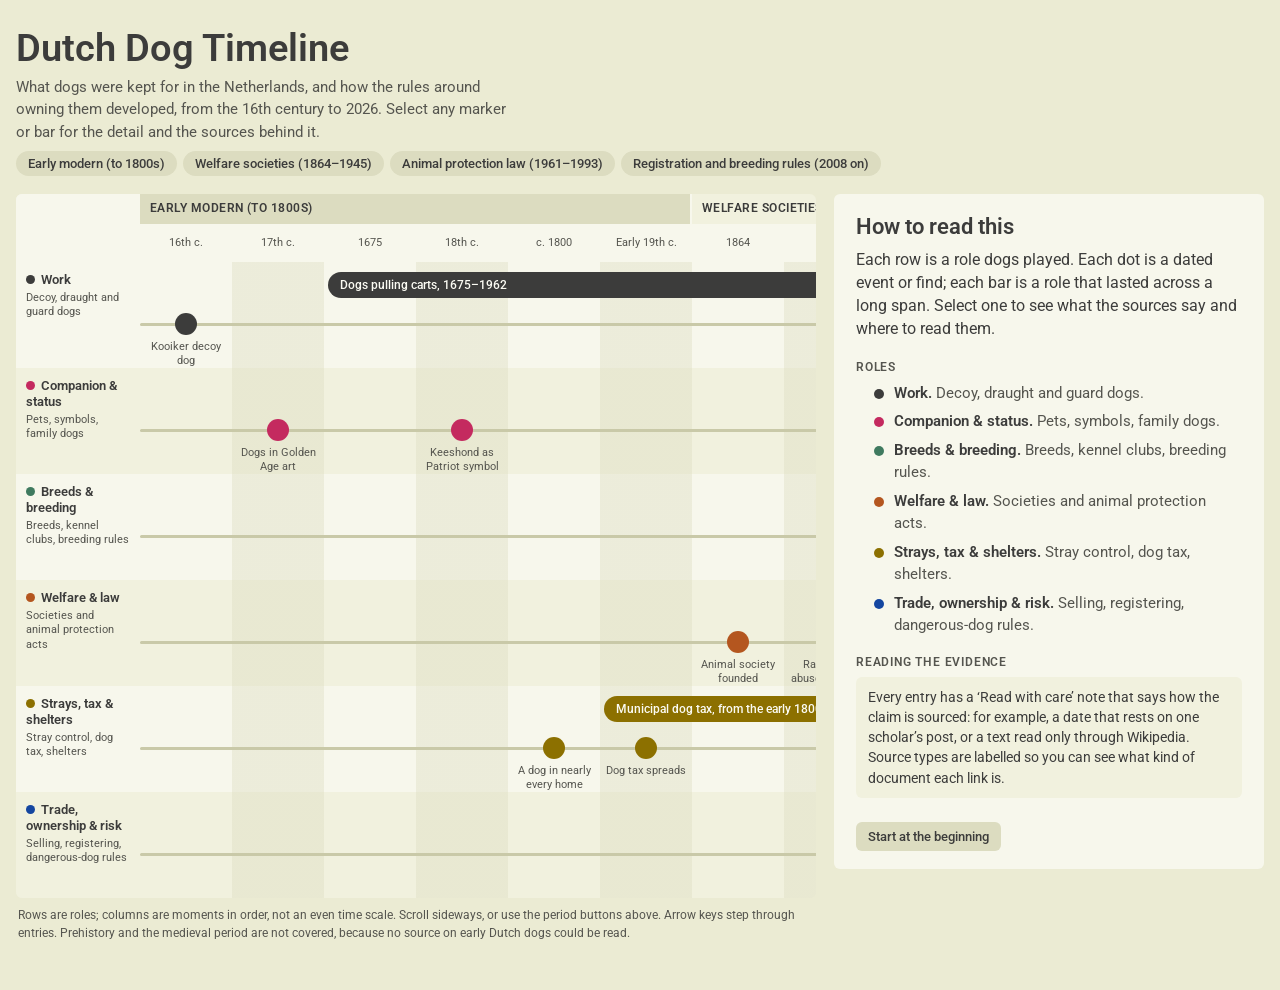
==== commit 46dcc56a: "Try cobalt/razzmatazz palette with WCAG AA contrast Bars are now solid category colours with high-co" ====
--- a/dutch-dog-timeline.html
+++ b/dutch-dog-timeline.html
@@ -42,13 +42,13 @@
 .lane .track::before { content: ""; position: absolute; left: 0; right: 0; top: 61px; height: 3px; border-radius: 2px; background: var(--line); }
 .lane .lbl { background: var(--panel); }
 .range, .node { position: absolute; margin: 0; cursor: pointer; font-family: var(--f-body); }
-.range { top: 10px; height: 26px; left: calc(var(--a) * var(--sw) + 4px); width: calc((var(--b) - var(--a) + 1) * var(--sw) - 8px); border: 0; border-radius: 13px; background: color-mix(in srgb, var(--lc) 30%, var(--panel)); color: var(--ink); font-size: 11.5px; font-weight: 500; text-align: left; padding: 0 12px; white-space: nowrap; overflow: hidden; text-overflow: ellipsis; z-index: 1; }
-.range:hover { background: color-mix(in srgb, var(--lc) 45%, var(--panel)); }
+.range { top: 10px; height: 26px; left: calc(var(--a) * var(--sw) + 4px); width: calc((var(--b) - var(--a) + 1) * var(--sw) - 8px); border: 0; border-radius: 13px; background: var(--lc); color: var(--on-bar); font-size: 11.5px; font-weight: 500; text-align: left; padding: 0 12px; white-space: nowrap; overflow: hidden; text-overflow: ellipsis; z-index: 1; }
+.range:hover { background: color-mix(in srgb, var(--lc) 82%, var(--ink)); }
 .node { top: 51px; left: calc(var(--s) * var(--sw) + var(--sw) / 2 - 11px); width: 22px; height: 22px; border-radius: 50%; border: 0; background: var(--lc); padding: 0; z-index: 2; }
 .node:hover { transform: scale(1.18); }
 .nlabel { position: absolute; top: 78px; left: calc(var(--s) * var(--sw) + 3px); width: calc(var(--sw) - 6px); text-align: center; font-size: 11px; line-height: 1.22; color: var(--ink2); pointer-events: none; }
 .node[aria-pressed="true"] { transform: scale(1.3); box-shadow: 0 0 0 6px color-mix(in srgb, var(--lc) 28%, transparent); }
-.range[aria-pressed="true"] { background: color-mix(in srgb, var(--lc) 60%, var(--panel)); }
+.range[aria-pressed="true"] { background: color-mix(in srgb, var(--lc) 65%, var(--ink)); box-shadow: 0 0 0 4px color-mix(in srgb, var(--lc) 28%, transparent); }
 .nlabel.on { color: var(--ink); font-weight: 600; }
 button:focus-visible { outline: 2px solid var(--ink); outline-offset: 3px; }
 .hint { font-size: 12px; color: var(--ink2); margin: 8px 2px 0; }
@@ -57,7 +57,7 @@
 .panel h3 { font: 600 11.5px var(--f-body); letter-spacing: 0.07em; text-transform: uppercase; color: var(--ink2); margin: 18px 0 8px; }
 .meta { display: flex; flex-wrap: wrap; gap: 6px 10px; align-items: center; font-size: 12px; }
 .date { font: 500 12.5px var(--f-mono); }
-.chip { display: inline-flex; align-items: center; gap: 6px; background: color-mix(in srgb, var(--lc) 25%, var(--panel)); border-radius: 999px; padding: 2px 10px; font-size: 12px; font-weight: 500; }
+.chip { display: inline-flex; align-items: center; gap: 6px; background: color-mix(in srgb, var(--lc) var(--tint-chip), var(--panel)); border-radius: 999px; padding: 2px 10px; font-size: 12px; font-weight: 500; }
 .chip::before { content: ""; width: 8px; height: 8px; border-radius: 50%; background: var(--lc); }
 .era-tag { color: var(--ink2); }
 .lead { margin: 0; font-size: 15.5px; }
--- a/theme.css
+++ b/theme.css
@@ -1,38 +1,50 @@
 /* Shared theme for every page in this project.
    Change colours and fonts here and all charts follow.
-   Page-specific layout styles stay in each page. */
+   Page-specific layout styles stay in each page.
+
+   Accessibility (WCAG AA), checked for light and dark mode:
+   - text on every surface is at least 4.5:1
+   - dots and bars are at least 3:1 against the surfaces behind them
+   - text on bars (--on-bar) is at least 4.5:1 on every category colour,
+     including the hover and selected shades */
 @import url("https://fonts.googleapis.com/css2?family=Roboto:wght@400..700&display=swap");
 
 :root {
   /* Project palette */
-  --indigo: #540d6e;
-  --watermelon: #ee4266;
-  --pollen: #ffd23f;
-  --turquoise: #3bceac;
-  --jungle: #0ead69;
-  /* Two extra category colours blended from the palette */
-  --magenta: #a1286a;   /* indigo + watermelon */
-  --orange: #f68a53;    /* watermelon + pollen */
+  --cobalt: #1446a0;     /* Cobalt Blue */
+  --razz: #db3069;       /* Razzmatazz */
+  --gold: #f5d547;       /* Royal Gold: too light to read on beige, so see --ochre */
+  --beige: #ebebd3;      /* Beige */
+  --gunmetal: #3c3c3b;   /* Gunmetal */
+  /* Darker or blended shades so every category is readable on light surfaces */
+  --ochre: #8c7000;      /* gold darkened */
+  --crimson: #c42a5f;    /* razzmatazz darkened */
+  --purple: #7a3a8c;     /* cobalt + razzmatazz */
+  --green: #3f7a5f;      /* cobalt + gold */
+  --rust: #b4561f;       /* razzmatazz + gold */
 
-  /* Surfaces and text, tinted toward indigo */
-  --bg: #eee8f1;
-  --panel: #fcfbfd;
-  --ink: #1d1022;
-  --ink2: #5f5266;
-  --line: #d9cddf;
-  --grid: #ebe4ef;
-  --band: #e6dcec;
-  --note-bg: #f5f0f8;
+  /* Surfaces and text */
+  --bg: #ebebd3;
+  --panel: #f7f7ec;
+  --note-bg: #f1f1de;
+  --band: #dcdcc0;
+  --line: #c9c9a8;
+  --grid: #dcdcc0;
+  --ink: #3c3c3b;
+  --ink2: #55554f;
+  --on-bar: #fbfbf3;     /* text colour on top of a solid category colour */
 
   /* One colour per category, the same on every chart */
-  --c-origins: var(--indigo);
-  --c-food: var(--pollen);
-  --c-ritual: var(--magenta);
-  --c-hunt: var(--jungle);
-  --c-bond: var(--watermelon);
-  --c-breed: var(--turquoise);
-  --c-law: var(--orange);
-  --accent: var(--indigo);
+  --c-origins: var(--cobalt);
+  --c-food: var(--ochre);
+  --c-ritual: var(--purple);
+  --c-hunt: var(--gunmetal);
+  --c-bond: var(--crimson);
+  --c-breed: var(--green);
+  --c-law: var(--rust);
+  --accent: var(--cobalt);
+
+  --tint-chip: 20%;      /* how much category colour goes into a chip */
 
   --f-display: "Roboto", system-ui, -apple-system, "Segoe UI", sans-serif;
   --f-body: "Roboto", system-ui, -apple-system, "Segoe UI", sans-serif;
@@ -40,32 +52,46 @@
 }
 @media (prefers-color-scheme: dark) {
   :root:not([data-theme="light"]) {
-    --bg: #0e0711;
-    --panel: #1c1121;
-    --ink: #f0e9f3;
-    --ink2: #b3a5ba;
-    --line: #3b2a44;
-    --grid: #271a2d;
-    --band: #2d1e35;
-    --note-bg: #241730;
-    /* indigo and magenta are too dark on a dark background, so they get lighter */
-    --c-origins: #b67fd3;
-    --c-ritual: #e06aa6;
-    --accent: #b67fd3;
+    --bg: #1a1a19;
+    --panel: #232322;
+    --note-bg: #2b2b29;
+    --band: #3c3c3b;
+    --line: #4d4d4a;
+    --grid: #3c3c3b;
+    --ink: #ebebd3;
+    --ink2: #b8b8a3;
+    --on-bar: #1a1a19;
+    /* lighter versions of every category colour for dark surfaces */
+    --c-origins: #7fa6e8;
+    --c-food: #f5d547;
+    --c-ritual: #c993d8;
+    --c-hunt: #ebebd3;
+    --c-bond: #f0678f;
+    --c-breed: #86c4a4;
+    --c-law: #f09a62;
+    --accent: #8fb2ee;
+    --tint-chip: 14%;
     color-scheme: dark;
   }
 }
 :root[data-theme="dark"] {
-  --bg: #0e0711;
-  --panel: #1c1121;
-  --ink: #f0e9f3;
-  --ink2: #b3a5ba;
-  --line: #3b2a44;
-  --grid: #271a2d;
-  --band: #2d1e35;
-  --note-bg: #241730;
-  --c-origins: #b67fd3;
-  --c-ritual: #e06aa6;
-  --accent: #b67fd3;
+  --bg: #1a1a19;
+  --panel: #232322;
+  --note-bg: #2b2b29;
+  --band: #3c3c3b;
+  --line: #4d4d4a;
+  --grid: #3c3c3b;
+  --ink: #ebebd3;
+  --ink2: #b8b8a3;
+  --on-bar: #1a1a19;
+  --c-origins: #7fa6e8;
+  --c-food: #f5d547;
+  --c-ritual: #c993d8;
+  --c-hunt: #ebebd3;
+  --c-bond: #f0678f;
+  --c-breed: #86c4a4;
+  --c-law: #f09a62;
+  --accent: #8fb2ee;
+  --tint-chip: 14%;
   color-scheme: dark;
 }
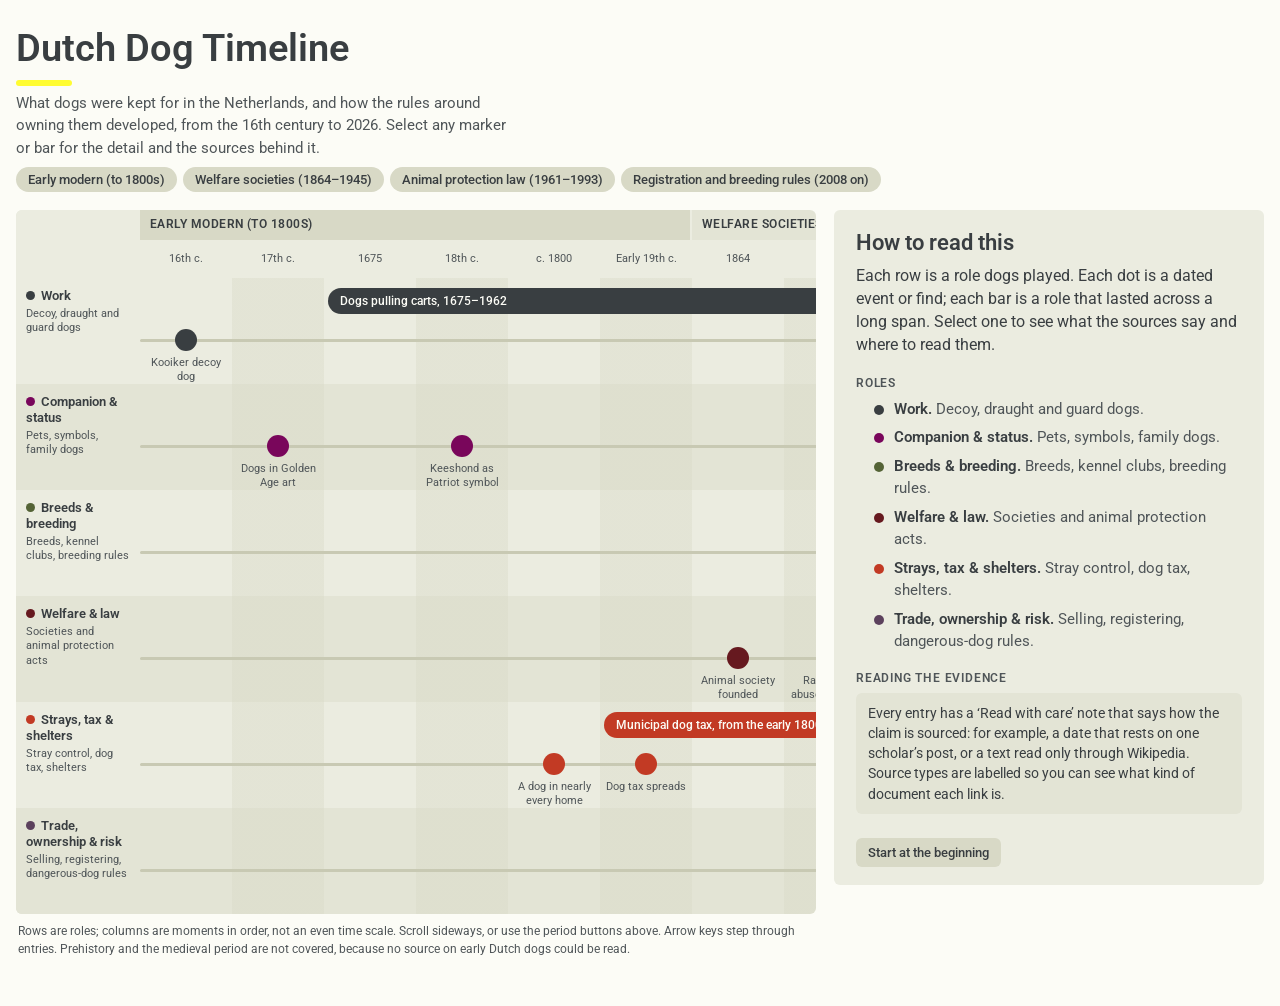
==== commit 7c3b6647: "Lighter ivory background, yellow as accent highlight Co-Authored-By: Claude Sonnet 5.5 <noreply@anth" ====
--- a/dutch-dog-timeline.html
+++ b/dutch-dog-timeline.html
@@ -13,10 +13,11 @@
 .page { max-width: 1480px; margin: 0 auto; padding-block: 28px 48px; padding-left: max(16px, env(safe-area-inset-left, 0px)); padding-right: max(16px, env(safe-area-inset-right, 0px)); }
 header.top { display: flex; flex-wrap: wrap; gap: 8px 32px; align-items: end; justify-content: space-between; margin-bottom: 18px; }
 h1 { font-family: var(--f-display); font-weight: 600; font-size: clamp(26px, 4vw, 38px); line-height: 1.1; margin: 0; text-wrap: balance; }
+h1::after { content: ""; display: block; width: 56px; height: 6px; margin-top: 10px; border-radius: 3px; background: var(--highlight); }
 .sub { color: var(--ink2); margin: 6px 0 0; max-width: 62ch; }
 .jump { display: flex; flex-wrap: wrap; gap: 6px; }
 .jump button { font: 500 12.5px var(--f-body); color: var(--ink); background: var(--band); border: 0; border-radius: 999px; padding: 5px 12px; cursor: pointer; }
-.jump button:hover { background: var(--line); }
+.jump button:hover { background: var(--highlight); }
 .layout { display: grid; grid-template-columns: minmax(0, 1fr); gap: 18px; align-items: start; }
 @media (min-width: 1100px) {
   .layout { grid-template-columns: minmax(0, 1fr) 430px; }
@@ -49,14 +50,14 @@
 .nlabel { position: absolute; top: 78px; left: calc(var(--s) * var(--sw) + 3px); width: calc(var(--sw) - 6px); text-align: center; font-size: 11px; line-height: 1.22; color: var(--ink2); pointer-events: none; }
 .node[aria-pressed="true"] { transform: scale(1.3); box-shadow: 0 0 0 6px color-mix(in srgb, var(--lc) 28%, transparent); }
 .range[aria-pressed="true"] { background: color-mix(in srgb, var(--lc) 65%, var(--ink)); box-shadow: 0 0 0 4px color-mix(in srgb, var(--lc) 28%, transparent); }
-.nlabel.on { color: var(--ink); font-weight: 600; }
+.nlabel.on { color: var(--ink); font-weight: 600; background: var(--highlight); border-radius: 4px; padding: 1px 3px; }
 button:focus-visible { outline: 2px solid var(--ink); outline-offset: 3px; }
 .hint { font-size: 12px; color: var(--ink2); margin: 8px 2px 0; }
 .panel { background: var(--panel); border-radius: 6px; padding: 20px 22px 18px; }
 .panel h2 { font-family: var(--f-display); font-weight: 600; font-size: 22px; line-height: 1.2; margin: 10px 0 8px; text-wrap: balance; }
 .panel h3 { font: 600 11.5px var(--f-body); letter-spacing: 0.07em; text-transform: uppercase; color: var(--ink2); margin: 18px 0 8px; }
 .meta { display: flex; flex-wrap: wrap; gap: 6px 10px; align-items: center; font-size: 12px; }
-.date { font: 500 12.5px var(--f-mono); }
+.date { font: 500 12.5px var(--f-mono); background: var(--highlight); border-radius: 999px; padding: 1px 9px; }
 .chip { display: inline-flex; align-items: center; gap: 6px; background: color-mix(in srgb, var(--lc) var(--tint-chip), var(--panel)); border-radius: 999px; padding: 2px 10px; font-size: 12px; font-weight: 500; }
 .chip::before { content: ""; width: 8px; height: 8px; border-radius: 50%; background: var(--lc); }
 .era-tag { color: var(--ink2); }
@@ -73,7 +74,7 @@
 .why { display: block; color: var(--ink2); font-size: 13px; margin-top: 2px; }
 .nav { display: flex; gap: 8px; align-items: center; margin-top: 24px; }
 .nav button, .start { font: 500 13px var(--f-body); color: var(--ink); background: var(--band); border: 0; border-radius: 6px; padding: 7px 12px; cursor: pointer; }
-.nav button:hover, .start:hover { background: var(--line); }
+.nav button:hover, .start:hover { background: var(--highlight); }
 .nav button:disabled { opacity: 0.4; cursor: default; }
 .nav .pos { margin-left: auto; font: 400 12px var(--f-mono); color: var(--ink2); }
 .legend { list-style: none; padding: 0; gap: 8px; }
--- a/theme.css
+++ b/theme.css
@@ -2,7 +2,9 @@
    Change colours and fonts here and all charts follow.
    Page-specific layout styles stay in each page.
 
-   Accessibility (WCAG AA), checked for light and dark mode:
+   Light only (no dark mode).
+
+   Accessibility (WCAG AA):
    - text on every surface is at least 4.5:1
    - dots and bars are at least 3:1 against the surfaces behind them
    - text on bars (--on-bar) is at least 4.5:1 on every category colour,
@@ -10,39 +12,44 @@
 @import url("https://fonts.googleapis.com/css2?family=Roboto:wght@400..700&display=swap");
 
 :root {
+  color-scheme: light;
+
   /* Project palette */
-  --cobalt: #1446a0;     /* Cobalt Blue */
-  --razz: #db3069;       /* Razzmatazz */
-  --gold: #f5d547;       /* Royal Gold: too light to read on beige, so see --ochre */
-  --beige: #ebebd3;      /* Beige */
-  --gunmetal: #3c3c3b;   /* Gunmetal */
-  /* Darker or blended shades so every category is readable on light surfaces */
-  --ochre: #8c7000;      /* gold darkened */
-  --crimson: #c42a5f;    /* razzmatazz darkened */
-  --purple: #7a3a8c;     /* cobalt + razzmatazz */
-  --green: #3f7a5f;      /* cobalt + gold */
-  --rust: #b4561f;       /* razzmatazz + gold */
+  --yellow: #fffc31;     /* Yellow */
+  --grape: #5c415d;      /* Vintage Grape */
+  --ivory: #f6f7eb;      /* Ivory (the main background) */
+  --terra: #e94f37;      /* Fiery Terracotta */
+  --gunmetal: #393e41;   /* Gunmetal */
+  /* Darker shades and blends so every category is readable on the surfaces */
+  --brick: #c23a24;      /* terracotta darkened */
+  --ochre: #8a6a00;      /* yellow darkened */
+  --plum: #79065b;       /* grape + terracotta */
+  --olive: #546336;      /* yellow + gunmetal */
+  --wine: #66191f;       /* terracotta + gunmetal */
 
-  /* Surfaces and text */
-  --bg: #ebebd3;
-  --panel: #f7f7ec;
-  --note-bg: #f1f1de;
-  --band: #dcdcc0;
-  --line: #c9c9a8;
-  --grid: #dcdcc0;
-  --ink: #3c3c3b;
-  --ink2: #55554f;
-  --on-bar: #fbfbf3;     /* text colour on top of a solid category colour */
+  /* Surfaces and text: a light ivory is the page, cards and rows are slightly deeper tones */
+  --bg: #fcfcf6;
+  --panel: #ebece0;
+  --note-bg: #e3e4d5;
+  --band: #d8d9c6;
+  --line: #c8c9b3;
+  --grid: #d8d9c6;
+  --ink: #393e41;
+  --ink2: #4f5558;
+  --on-bar: #fcfcf6;     /* text colour on top of a solid category colour */
 
   /* One colour per category, the same on every chart */
-  --c-origins: var(--cobalt);
-  --c-food: var(--ochre);
-  --c-ritual: var(--purple);
+  --c-origins: var(--grape);
+  --c-food: var(--brick);
+  --c-ritual: var(--ochre);
   --c-hunt: var(--gunmetal);
-  --c-bond: var(--crimson);
-  --c-breed: var(--green);
-  --c-law: var(--rust);
-  --accent: var(--cobalt);
+  --c-bond: var(--plum);
+  --c-breed: var(--olive);
+  --c-law: var(--wine);
+  --accent: var(--grape);
+  /* Yellow is the accent colour. It is too bright to read on ivory, so it is only
+     used as a fill behind dark text (--ink on yellow is 9:1) */
+  --highlight: var(--yellow);
 
   --tint-chip: 20%;      /* how much category colour goes into a chip */
 
@@ -50,48 +57,3 @@
   --f-body: "Roboto", system-ui, -apple-system, "Segoe UI", sans-serif;
   --f-mono: "Roboto", system-ui, -apple-system, "Segoe UI", sans-serif;
 }
-@media (prefers-color-scheme: dark) {
-  :root:not([data-theme="light"]) {
-    --bg: #1a1a19;
-    --panel: #232322;
-    --note-bg: #2b2b29;
-    --band: #3c3c3b;
-    --line: #4d4d4a;
-    --grid: #3c3c3b;
-    --ink: #ebebd3;
-    --ink2: #b8b8a3;
-    --on-bar: #1a1a19;
-    /* lighter versions of every category colour for dark surfaces */
-    --c-origins: #7fa6e8;
-    --c-food: #f5d547;
-    --c-ritual: #c993d8;
-    --c-hunt: #ebebd3;
-    --c-bond: #f0678f;
-    --c-breed: #86c4a4;
-    --c-law: #f09a62;
-    --accent: #8fb2ee;
-    --tint-chip: 14%;
-    color-scheme: dark;
-  }
-}
-:root[data-theme="dark"] {
-  --bg: #1a1a19;
-  --panel: #232322;
-  --note-bg: #2b2b29;
-  --band: #3c3c3b;
-  --line: #4d4d4a;
-  --grid: #3c3c3b;
-  --ink: #ebebd3;
-  --ink2: #b8b8a3;
-  --on-bar: #1a1a19;
-  --c-origins: #7fa6e8;
-  --c-food: #f5d547;
-  --c-ritual: #c993d8;
-  --c-hunt: #ebebd3;
-  --c-bond: #f0678f;
-  --c-breed: #86c4a4;
-  --c-law: #f09a62;
-  --accent: #8fb2ee;
-  --tint-chip: 14%;
-  color-scheme: dark;
-}
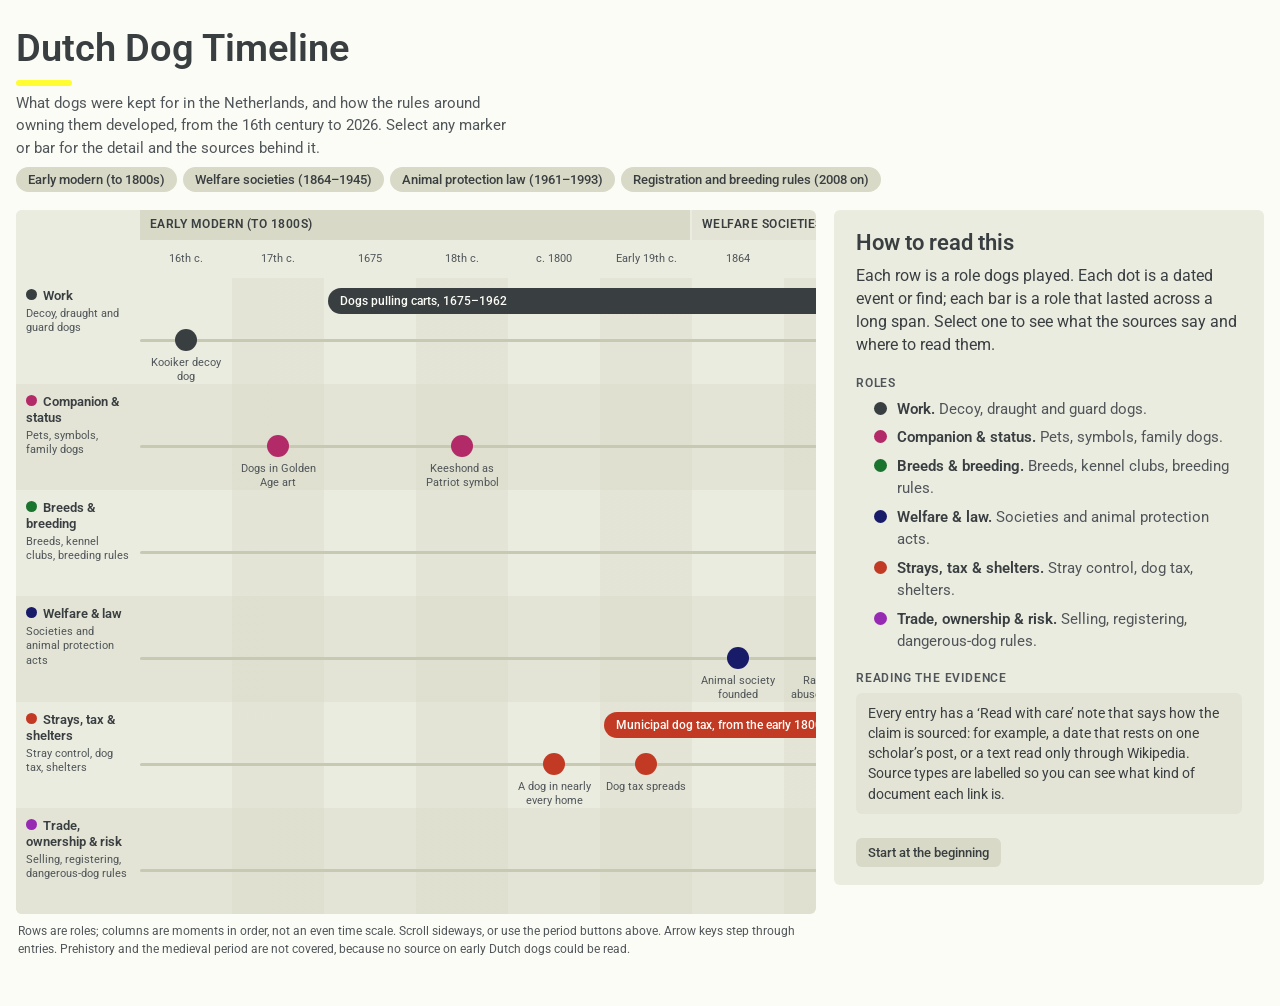
==== commit fd7a9e08: "Spread category colours across the colour wheel, enlarge legend dots Co-Authored-By: Claude Sonnet 5" ====
--- a/dutch-dog-timeline.html
+++ b/dutch-dog-timeline.html
@@ -29,7 +29,7 @@
 .lbl { position: sticky; left: 0; z-index: 4; flex: none; width: var(--lw); background: var(--panel); padding: 10px 10px; }
 .lbl b { display: block; font-size: 12.5px; font-weight: 600; line-height: 1.25; }
 .lbl span { display: block; font-size: 11px; color: var(--ink2); line-height: 1.3; margin-top: 3px; }
-.lane .lbl b::before { content: ""; display: inline-block; width: 9px; height: 9px; border-radius: 50%; background: var(--lc); margin-right: 6px; }
+.lane .lbl b::before { content: ""; display: inline-block; width: 11px; height: 11px; border-radius: 50%; background: var(--lc); margin-right: 6px; }
 .track { position: relative; flex: none; width: calc(var(--n) * var(--sw)); background-image: repeating-linear-gradient(to right, transparent 0, transparent var(--sw), color-mix(in srgb, var(--band) 40%, transparent) var(--sw), color-mix(in srgb, var(--band) 40%, transparent) calc(var(--sw) * 2)); }
 .eras .track, .slots .track { background-image: none; }
 .eras { height: 30px; }
@@ -79,7 +79,7 @@
 .nav .pos { margin-left: auto; font: 400 12px var(--f-mono); color: var(--ink2); }
 .legend { list-style: none; padding: 0; gap: 8px; }
 .legend li { display: flex; gap: 10px; align-items: baseline; }
-.legend i { flex: none; width: 10px; height: 10px; border-radius: 50%; background: var(--lc); position: relative; top: 1px; }
+.legend i { flex: none; width: 13px; height: 13px; border-radius: 50%; background: var(--lc); position: relative; top: 1px; }
 .legend b { font-weight: 600; }
 .legend span { color: var(--ink2); }
 .origins { --lc: var(--c-origins); } .food { --lc: var(--c-food); } .ritual { --lc: var(--c-ritual); }
--- a/theme.css
+++ b/theme.css
@@ -20,12 +20,15 @@
   --ivory: #f6f7eb;      /* Ivory (the main background) */
   --terra: #e94f37;      /* Fiery Terracotta */
   --gunmetal: #393e41;   /* Gunmetal */
-  /* Darker shades and blends so every category is readable on the surfaces */
-  --brick: #c23a24;      /* terracotta darkened */
-  --ochre: #8a6a00;      /* yellow darkened */
-  --plum: #79065b;       /* grape + terracotta */
-  --olive: #546336;      /* yellow + gunmetal */
-  --wine: #66191f;       /* terracotta + gunmetal */
+  /* Category colours. Yellow is never used for these: it stays the bright accent.
+     They are spread across the colour wheel on purpose, so even a small dot can be
+     told apart from the others (the least similar pair differs by 42 on the CIELAB scale). */
+  --brick: #c23a24;      /* terracotta darkened so it can carry light text */
+  --violet: #962ab2;     /* grape, brighter */
+  --blue: #2a74b2;
+  --raspberry: #b22a67;
+  --green: #1b742d;
+  --navy: #181b67;
 
   /* Surfaces and text: a light ivory is the page, cards and rows are slightly deeper tones */
   --bg: #fcfcf6;
@@ -39,13 +42,13 @@
   --on-bar: #fcfcf6;     /* text colour on top of a solid category colour */
 
   /* One colour per category, the same on every chart */
-  --c-origins: var(--grape);
+  --c-origins: var(--violet);
   --c-food: var(--brick);
-  --c-ritual: var(--ochre);
+  --c-ritual: var(--blue);
   --c-hunt: var(--gunmetal);
-  --c-bond: var(--plum);
-  --c-breed: var(--olive);
-  --c-law: var(--wine);
+  --c-bond: var(--raspberry);
+  --c-breed: var(--green);
+  --c-law: var(--navy);
   --accent: var(--grape);
   /* Yellow is the accent colour. It is too bright to read on ivory, so it is only
      used as a fill behind dark text (--ink on yellow is 9:1) */
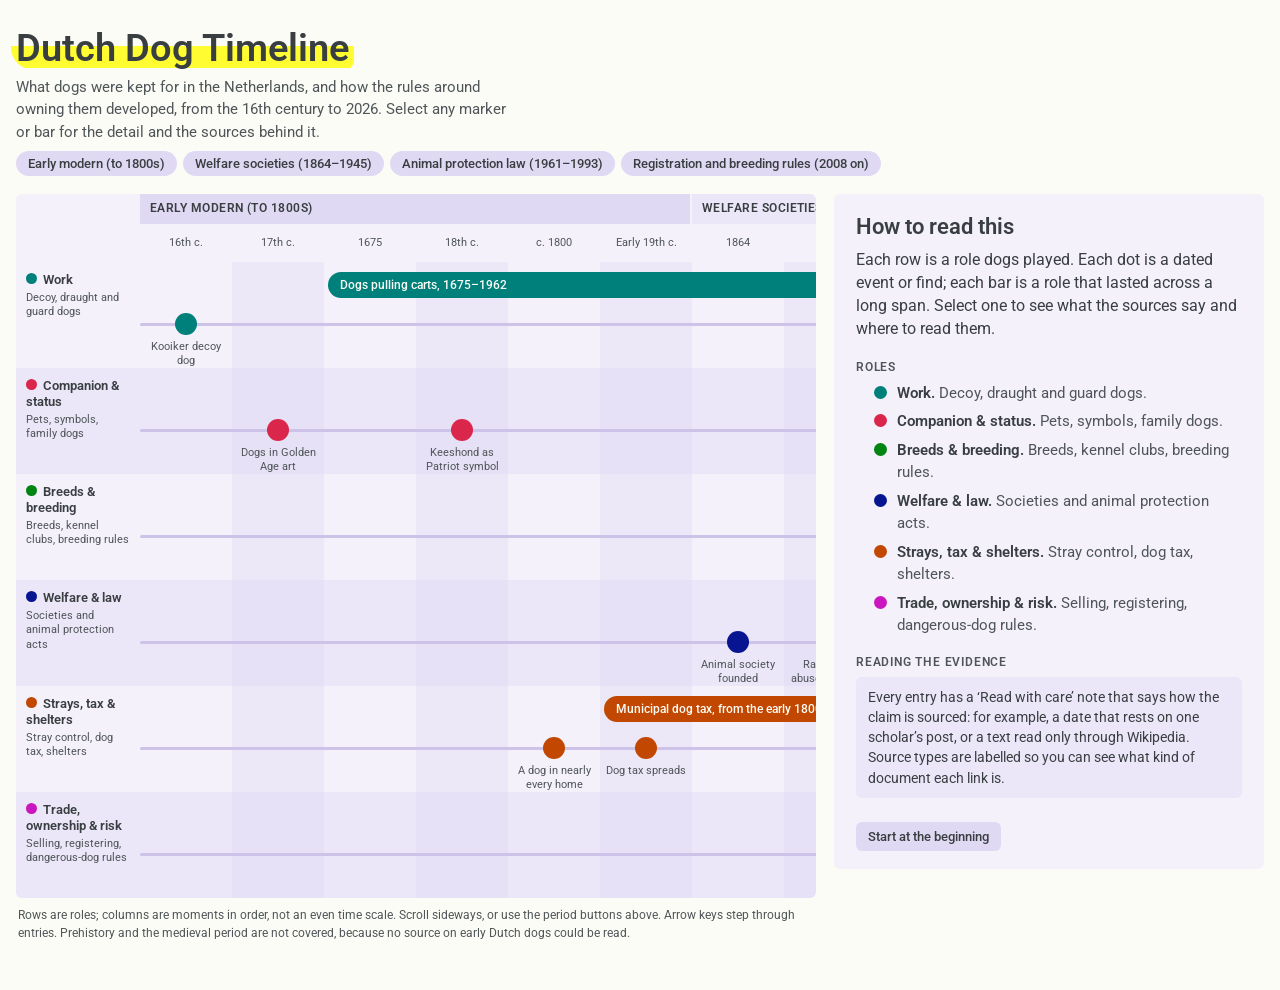
==== commit d71c66eb: "Highlighter-marker style for yellow highlights Co-Authored-By: Claude Sonnet 5.5 <noreply@anthropic." ====
--- a/dutch-dog-timeline.html
+++ b/dutch-dog-timeline.html
@@ -13,7 +13,6 @@
 .page { max-width: 1480px; margin: 0 auto; padding-block: 28px 48px; padding-left: max(16px, env(safe-area-inset-left, 0px)); padding-right: max(16px, env(safe-area-inset-right, 0px)); }
 header.top { display: flex; flex-wrap: wrap; gap: 8px 32px; align-items: end; justify-content: space-between; margin-bottom: 18px; }
 h1 { font-family: var(--f-display); font-weight: 600; font-size: clamp(26px, 4vw, 38px); line-height: 1.1; margin: 0; text-wrap: balance; }
-h1::after { content: ""; display: block; width: 56px; height: 6px; margin-top: 10px; border-radius: 3px; background: var(--highlight); }
 .sub { color: var(--ink2); margin: 6px 0 0; max-width: 62ch; }
 .jump { display: flex; flex-wrap: wrap; gap: 6px; }
 .jump button { font: 500 12.5px var(--f-body); color: var(--ink); background: var(--band); border: 0; border-radius: 999px; padding: 5px 12px; cursor: pointer; }
@@ -57,7 +56,7 @@
 .panel h2 { font-family: var(--f-display); font-weight: 600; font-size: 22px; line-height: 1.2; margin: 10px 0 8px; text-wrap: balance; }
 .panel h3 { font: 600 11.5px var(--f-body); letter-spacing: 0.07em; text-transform: uppercase; color: var(--ink2); margin: 18px 0 8px; }
 .meta { display: flex; flex-wrap: wrap; gap: 6px 10px; align-items: center; font-size: 12px; }
-.date { font: 500 12.5px var(--f-mono); background: var(--highlight); border-radius: 999px; padding: 1px 9px; }
+.date { font: 500 12.5px var(--f-mono); }
 .chip { display: inline-flex; align-items: center; gap: 6px; background: color-mix(in srgb, var(--lc) var(--tint-chip), var(--panel)); border-radius: 999px; padding: 2px 10px; font-size: 12px; font-weight: 500; }
 .chip::before { content: ""; width: 8px; height: 8px; border-radius: 50%; background: var(--lc); }
 .era-tag { color: var(--ink2); }
@@ -95,7 +94,7 @@
 <div class="page">
   <header class="top">
     <div>
-      <h1>Dutch Dog Timeline</h1>
+      <h1><span class="mark">Dutch Dog Timeline</span></h1>
       <p class="sub">What dogs were kept for in the Netherlands, and how the rules around owning them developed, from the 16th century to 2026. Select any marker or bar for the detail and the sources behind it.</p>
     </div>
     <div class="jump" id="jump" role="group" aria-label="Jump to period"></div>
--- a/theme.css
+++ b/theme.css
@@ -21,34 +21,37 @@
   --terra: #e94f37;      /* Fiery Terracotta */
   --gunmetal: #393e41;   /* Gunmetal */
   /* Category colours. Yellow is never used for these: it stays the bright accent.
-     They are spread across the colour wheel on purpose, so even a small dot can be
-     told apart from the others (the least similar pair differs by 42 on the CIELAB scale). */
-  --brick: #c23a24;      /* terracotta darkened so it can carry light text */
-  --violet: #962ab2;     /* grape, brighter */
-  --blue: #2a74b2;
-  --raspberry: #b22a67;
-  --green: #1b742d;
-  --navy: #181b67;
+     They are vivid and spread across the colour wheel on purpose, so even a small dot can be
+     told apart from the others (the least similar pair differs by 33 on the CIELAB scale).
+     Each is as saturated as it can be while still carrying light text on a bar (4.5:1). */
+  --vermilion: #c24700;
+  --magenta: #ca16be;
+  --azure: #145bff;
+  --teal: #00807b;
+  --rose: #d9264a;
+  --emerald: #008512;
+  --indigo: #081591;
 
-  /* Surfaces and text: a light ivory is the page, cards and rows are slightly deeper tones */
+  /* Surfaces and text: a light ivory is the page; cards, rows and buttons are light violet tints
+     (blue-violet, hue about 256, so they read purple but not pink or khaki) */
   --bg: #fcfcf6;
-  --panel: #ebece0;
-  --note-bg: #e3e4d5;
-  --band: #d8d9c6;
-  --line: #c8c9b3;
-  --grid: #d8d9c6;
+  --panel: #f4f1fb;
+  --note-bg: #ebe6f8;
+  --band: #e0d9f3;
+  --line: #cdc3e9;
+  --grid: #e0d9f3;
   --ink: #393e41;
   --ink2: #4f5558;
   --on-bar: #fcfcf6;     /* text colour on top of a solid category colour */
 
   /* One colour per category, the same on every chart */
-  --c-origins: var(--violet);
-  --c-food: var(--brick);
-  --c-ritual: var(--blue);
-  --c-hunt: var(--gunmetal);
-  --c-bond: var(--raspberry);
-  --c-breed: var(--green);
-  --c-law: var(--navy);
+  --c-origins: var(--magenta);
+  --c-food: var(--vermilion);
+  --c-ritual: var(--azure);
+  --c-hunt: var(--teal);
+  --c-bond: var(--rose);
+  --c-breed: var(--emerald);
+  --c-law: var(--indigo);
   --accent: var(--grape);
   /* Yellow is the accent colour. It is too bright to read on ivory, so it is only
      used as a fill behind dark text (--ink on yellow is 9:1) */
@@ -60,3 +63,18 @@
   --f-body: "Roboto", system-ui, -apple-system, "Segoe UI", sans-serif;
   --f-mono: "Roboto", system-ui, -apple-system, "Segoe UI", sans-serif;
 }
+
+/* Highlighter marker: yellow sits behind the lower part of the text and runs under it,
+   like a real highlighter stroke. Use <span class="mark"> around any text to highlight.
+   Dark text on yellow is 9.9:1. */
+.mark, .date, .tag {
+  --from: 46%;
+  --to: 95%;
+  background: linear-gradient(to bottom, transparent var(--from), var(--highlight) var(--from), var(--highlight) var(--to), transparent var(--to));
+  padding: 0 0.14em;
+  margin: 0 -0.14em;
+  border-radius: 0.2em 0.55em 0.25em 0.6em;
+  -webkit-box-decoration-break: clone;
+  box-decoration-break: clone;
+}
+.date, .tag { --from: 36%; padding: 0 0.5em; margin: 0; }
